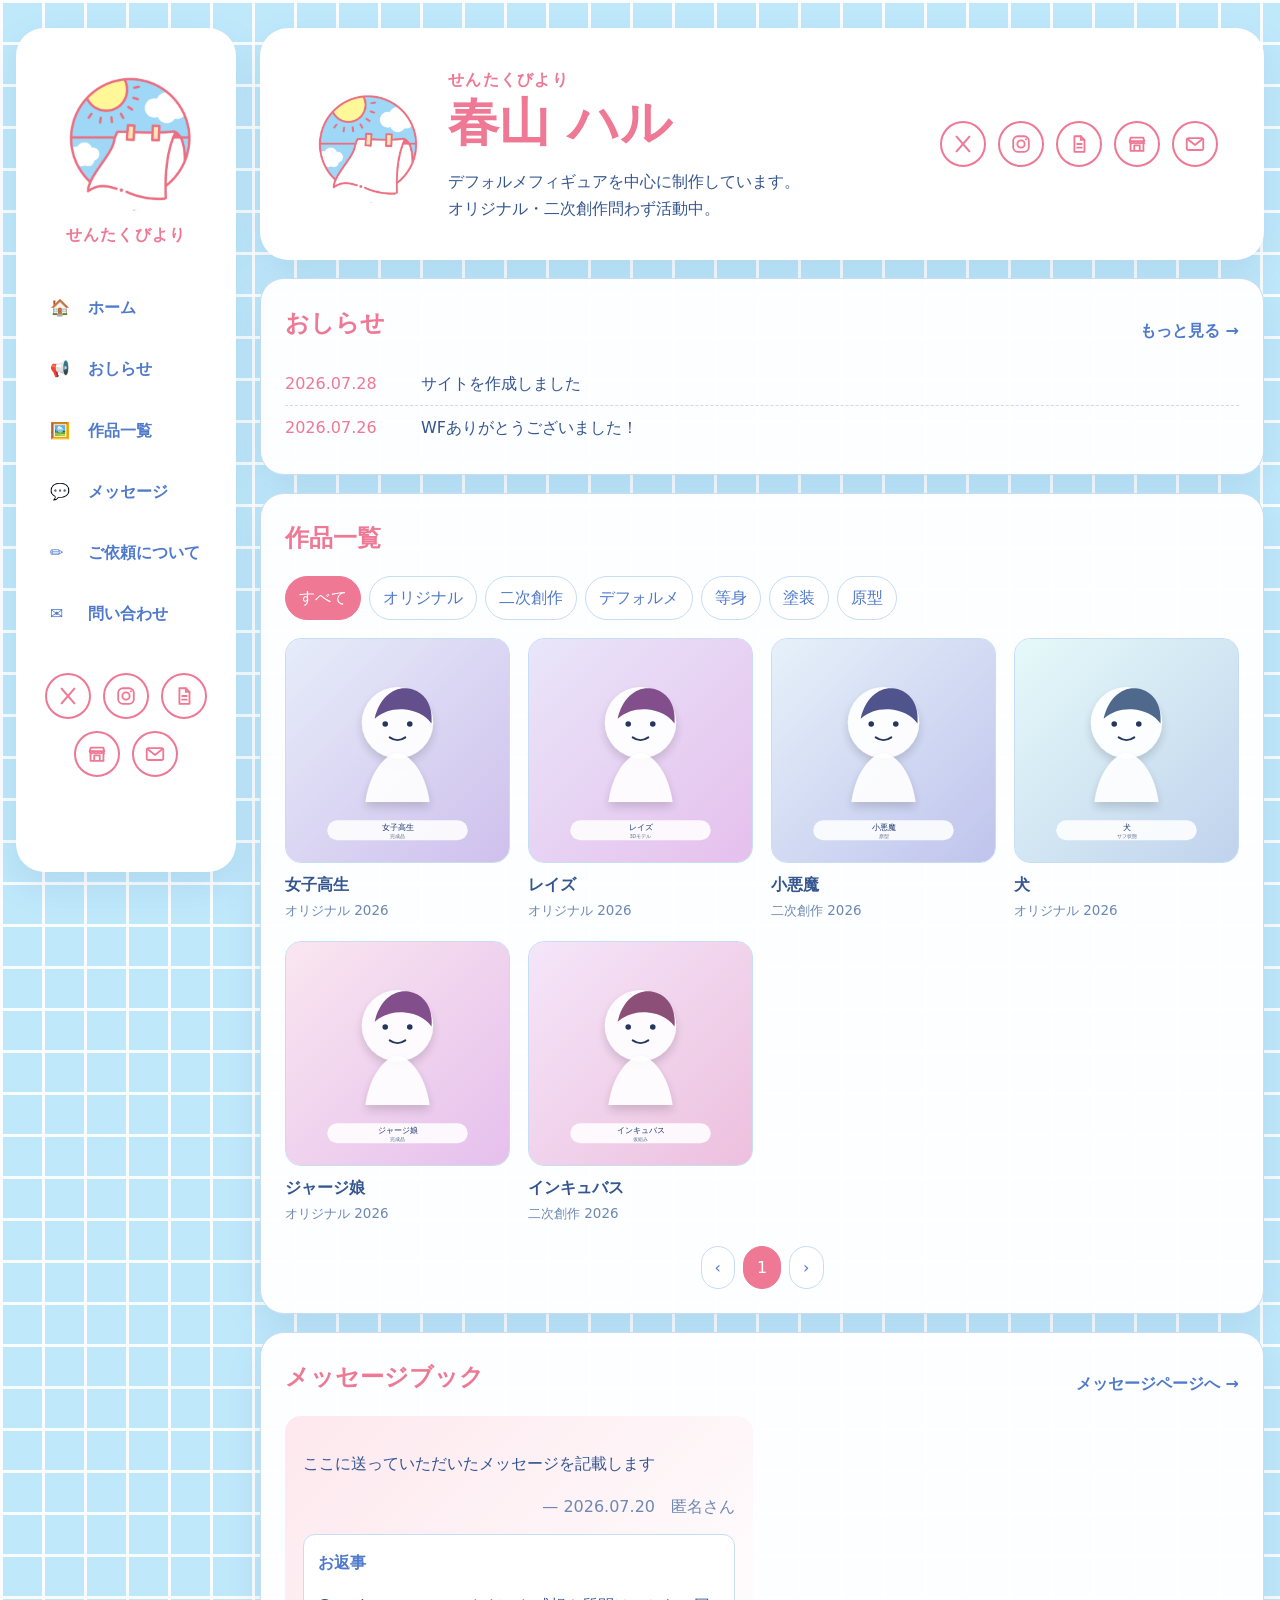
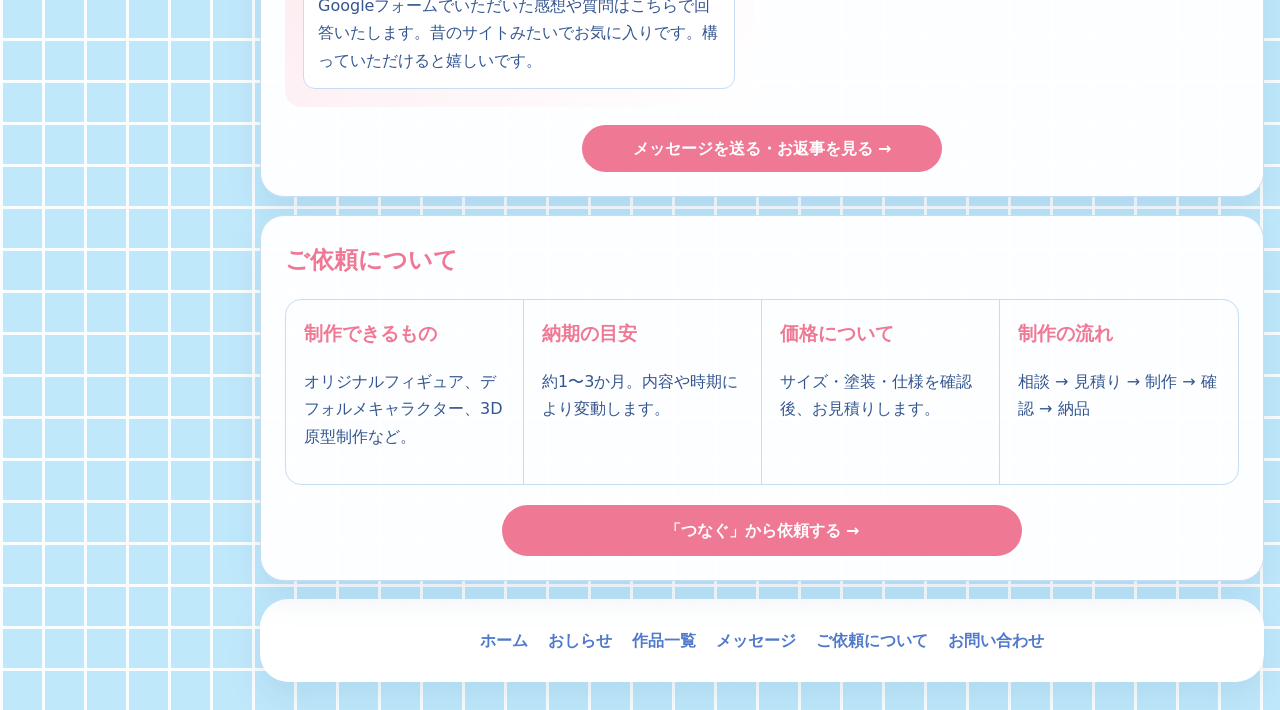
==== index.html @ 3eeeae97 "Add files via upload" ====
<!doctype html>
<html lang="ja">
<head>
  <meta charset="utf-8">
  <meta name="viewport" content="width=device-width, initial-scale=1">
  <title>せんたくびより｜春山 ハル</title>
  <meta name="description" content="デフォルメフィギュアを中心に制作する春山ハルのポートフォリオサイトです。">
  <link rel="stylesheet" href="styles.css?v=9">
</head>
<body>
  <a class="skip-link" href="#main">本文へ移動</a>

  <div class="site-shell">
    
    <aside class="sidebar scallop-panel">
      <a class="brand-block" href="index.html">
        <img src="assets/brand-logo.png" alt="せんたくびよりのロゴ">
        <span class="brand-name">せんたくびより</span>
      </a>

      <nav class="side-nav" aria-label="メインメニュー">

        <a class="nav-home" href="index.html">🏠 <span>ホーム</span></a>

        <a class="nav-news" href="index.html#news-title">📢 <span>おしらせ</span></a>

        <a class="nav-works" href="index.html#works-title">🖼️ <span>作品一覧</span></a>

        <a class="nav-guestbook" href="index.html#guestbook-title">💬 <span>メッセージ</span></a>

        <a class="nav-commission" href="index.html#commission">✏️ <span>ご依頼について</span></a>

        <a class="nav-contact" href="mailto:sentakubiyori01@gmail.com">✉️ <span>問い合わせ</span></a>

      </nav>

      <div class="sidebar-social icon-socials">

        <a class="icon-link" href="https://x.com/haruyama3333" aria-label="X" target="_blank" rel="noopener noreferrer" title="X"><svg viewBox="0 0 24 24" aria-hidden="true">
      <path d="M5 4l14 16M19 4L5 20" fill="none" stroke="currentColor" stroke-width="2.2" stroke-linecap="round"/>
    </svg></a>
        <a class="icon-link" href="https://www.instagram.com/haruyama_3333" aria-label="Instagram" target="_blank" rel="noopener noreferrer" title="Instagram"><svg viewBox="0 0 24 24" aria-hidden="true">
      <rect x="3.5" y="3.5" width="17" height="17" rx="5" fill="none" stroke="currentColor" stroke-width="2"/>
      <circle cx="12" cy="12" r="4" fill="none" stroke="currentColor" stroke-width="2"/>
      <circle cx="17.4" cy="6.8" r="1.1" fill="currentColor"/>
    </svg></a>
        <a class="icon-link" href="https://note.com/haruyama3333" aria-label="note" target="_blank" rel="noopener noreferrer" title="note"><svg viewBox="0 0 24 24" aria-hidden="true">
      <path d="M7 3.5h7l4 4V20.5H7z" fill="none" stroke="currentColor" stroke-width="2" stroke-linejoin="round"/>
      <path d="M14 3.5v4h4M10 12h5M10 16h5" fill="none" stroke="currentColor" stroke-width="2" stroke-linecap="round"/>
    </svg></a>
        <a class="icon-link" href="https://oigatuo.booth.pm/" aria-label="BOOTH" target="_blank" rel="noopener noreferrer" title="BOOTH"><svg viewBox="0 0 24 24" aria-hidden="true">
      <path d="M4 9h16l-1.2-4H5.2z" fill="none" stroke="currentColor" stroke-width="2" stroke-linejoin="round"/>
      <path d="M5 9v10.5h14V9M9 19.5v-6h6v6" fill="none" stroke="currentColor" stroke-width="2" stroke-linejoin="round"/>
      <path d="M4 9c0 1.3 1 2.3 2.3 2.3S8.7 10.3 8.7 9c0 1.3 1 2.3 2.3 2.3s2.3-1 2.3-2.3c0 1.3 1 2.3 2.3 2.3S18 10.3 18 9c0 1.3 1 2.3 2 2.3" fill="none" stroke="currentColor" stroke-width="1.7" stroke-linecap="round"/>
    </svg></a>
        <a class="icon-link" href="mailto:sentakubiyori01@gmail.com" aria-label="メール" title="メール"><svg viewBox="0 0 24 24" aria-hidden="true">
      <rect x="3" y="5.5" width="18" height="13" rx="2" fill="none" stroke="currentColor" stroke-width="2"/>
      <path d="M4.5 7l7.5 6 7.5-6" fill="none" stroke="currentColor" stroke-width="2" stroke-linecap="round" stroke-linejoin="round"/>
    </svg></a>
    
      </div>
    </aside>


    <div class="content-column">
      <header class="hero scallop-panel">
        <div class="hero-brand">
          <img src="assets/brand-logo.png" alt="" aria-hidden="true">
          <div>
            <p class="eyebrow">せんたくびより</p>
            <h1>春山 ハル</h1>
            <p>デフォルメフィギュアを中心に制作しています。<br>オリジナル・二次創作問わず活動中。</p>
          </div>
        </div>

        <nav class="hero-social icon-socials" aria-label="外部リンク">

        <a class="icon-link" href="https://x.com/haruyama3333" aria-label="X" target="_blank" rel="noopener noreferrer" title="X"><svg viewBox="0 0 24 24" aria-hidden="true">
      <path d="M5 4l14 16M19 4L5 20" fill="none" stroke="currentColor" stroke-width="2.2" stroke-linecap="round"/>
    </svg></a>
        <a class="icon-link" href="https://www.instagram.com/haruyama_3333" aria-label="Instagram" target="_blank" rel="noopener noreferrer" title="Instagram"><svg viewBox="0 0 24 24" aria-hidden="true">
      <rect x="3.5" y="3.5" width="17" height="17" rx="5" fill="none" stroke="currentColor" stroke-width="2"/>
      <circle cx="12" cy="12" r="4" fill="none" stroke="currentColor" stroke-width="2"/>
      <circle cx="17.4" cy="6.8" r="1.1" fill="currentColor"/>
    </svg></a>
        <a class="icon-link" href="https://note.com/haruyama3333" aria-label="note" target="_blank" rel="noopener noreferrer" title="note"><svg viewBox="0 0 24 24" aria-hidden="true">
      <path d="M7 3.5h7l4 4V20.5H7z" fill="none" stroke="currentColor" stroke-width="2" stroke-linejoin="round"/>
      <path d="M14 3.5v4h4M10 12h5M10 16h5" fill="none" stroke="currentColor" stroke-width="2" stroke-linecap="round"/>
    </svg></a>
        <a class="icon-link" href="https://oigatuo.booth.pm/" aria-label="BOOTH" target="_blank" rel="noopener noreferrer" title="BOOTH"><svg viewBox="0 0 24 24" aria-hidden="true">
      <path d="M4 9h16l-1.2-4H5.2z" fill="none" stroke="currentColor" stroke-width="2" stroke-linejoin="round"/>
      <path d="M5 9v10.5h14V9M9 19.5v-6h6v6" fill="none" stroke="currentColor" stroke-width="2" stroke-linejoin="round"/>
      <path d="M4 9c0 1.3 1 2.3 2.3 2.3S8.7 10.3 8.7 9c0 1.3 1 2.3 2.3 2.3s2.3-1 2.3-2.3c0 1.3 1 2.3 2.3 2.3S18 10.3 18 9c0 1.3 1 2.3 2 2.3" fill="none" stroke="currentColor" stroke-width="1.7" stroke-linecap="round"/>
    </svg></a>
        <a class="icon-link" href="mailto:sentakubiyori01@gmail.com" aria-label="メール" title="メール"><svg viewBox="0 0 24 24" aria-hidden="true">
      <rect x="3" y="5.5" width="18" height="13" rx="2" fill="none" stroke="currentColor" stroke-width="2"/>
      <path d="M4.5 7l7.5 6 7.5-6" fill="none" stroke="currentColor" stroke-width="2" stroke-linecap="round" stroke-linejoin="round"/>
    </svg></a>
    
        </nav>
      </header>

      <main id="main" class="main-stack">
        <section class="panel news-wide" aria-labelledby="news-title">
          <div class="section-heading">
            <div>
              <h2 id="news-title">おしらせ</h2>
            </div>
            <a class="text-link" href="news.html">もっと見る →</a>
          </div>
          <ul class="news-list" id="homeNewsList"><li>読み込み中です…</li></ul>
        </section>

        <section class="panel works-panel" aria-labelledby="works-title">
          <div class="section-heading">
            <div>
              <h2 id="works-title">作品一覧</h2>
            </div>
          </div>

          <div class="filter-row" role="group" aria-label="作品カテゴリ">
            <button class="filter-button is-active" type="button" data-filter="all">すべて</button>
            <button class="filter-button" type="button" data-filter="original">オリジナル</button>
            <button class="filter-button" type="button" data-filter="fanart">二次創作</button>
            <button class="filter-button" type="button" data-filter="deformed">デフォルメ</button>
            <button class="filter-button" type="button" data-filter="scale">等身</button>
            <button class="filter-button" type="button" data-filter="painted">塗装</button>
            <button class="filter-button" type="button" data-filter="prototype">原型</button>
          </div>

          <div class="works-grid" id="worksGrid"></div>
          <nav class="pagination" aria-label="作品一覧ページ">
            <button type="button" id="prevPage" aria-label="前のページ">‹</button>
            <div id="pageNumbers"></div>
            <button type="button" id="nextPage" aria-label="次のページ">›</button>
          </nav>
        </section>

        <section class="panel guestbook-wide" aria-labelledby="guestbook-title">
          <div class="section-heading">
            <div>
              <h2 id="guestbook-title">メッセージブック</h2>
            </div>
            <a class="text-link" href="guestbook.html">メッセージページへ →</a>
          </div>

          <div class="message-grid" id="homeGuestbookList"><p>読み込み中です…</p></div>

          <a class="message-cta" href="guestbook.html">メッセージを送る・お返事を見る →</a>
        </section>

        <section class="panel commission" id="commission" aria-labelledby="commission-title">
          <div class="section-heading">
            <div>
              <h2 id="commission-title">ご依頼について</h2>
            </div>
          </div>

          <div class="commission-grid">
            <article>
              <h3>制作できるもの</h3>
              <p>オリジナルフィギュア、デフォルメキャラクター、3D原型制作など。</p>
            </article>
            <article>
              <h3>納期の目安</h3>
              <p>約1〜3か月。内容や時期により変動します。</p>
            </article>
            <article>
              <h3>価格について</h3>
              <p>サイズ・塗装・仕様を確認後、お見積りします。</p>
            </article>
            <article>
              <h3>制作の流れ</h3>
              <p>相談 → 見積り → 制作 → 確認 → 納品</p>
            </article>
          </div>

          <a class="commission-cta" href="https://tsunagu.cloud/" target="_blank" rel="noopener noreferrer">
            「つなぐ」から依頼する →
          </a>
        </section>
      </main>

      <footer class="footer scallop-panel">
        <nav>
          <a href="index.html">ホーム</a>
          <a href="news.html">おしらせ</a>
          <a href="#works-title">作品一覧</a>
          <a href="guestbook.html">メッセージ</a>
          <a href="#commission">ご依頼について</a>
          <a href="mailto:sentakubiyori01@gmail.com">お問い合わせ</a>
        </nav>
      </footer>
    </div>
  </div>

  <dialog class="work-modal" id="workModal" aria-labelledby="modalTitle">
    <div class="modal-shell">
      <button class="modal-close" type="button" id="closeModal" aria-label="閉じる">×</button>

      <div class="modal-gallery">
        <div class="modal-main-image-wrap">
          <button class="carousel-arrow left" type="button" id="prevImage" aria-label="前の画像">‹</button>
          <img id="modalMainImage" src="" alt="">
          <button class="carousel-arrow right" type="button" id="nextImage" aria-label="次の画像">›</button>
        </div>
        <div class="thumbnail-row" id="thumbnailRow" aria-label="作品画像一覧"></div>
        <div class="image-indicators" id="imageIndicators" aria-label="画像位置"></div>
      </div>

      <div class="modal-copy">
        <div class="modal-title-row">
          <div>
              <h2 id="modalTitle"></h2>
          </div>
          <span class="tag" id="modalCategory"></span>
        </div>

        <p id="modalDescription"></p>

        <dl class="spec-list">
          <div><dt>全高</dt><dd id="modalHeight"></dd></div>
          <div><dt>素材</dt><dd id="modalMaterial"></dd></div>
          <div><dt>制作年</dt><dd id="modalYear"></dd></div>
        </dl>

        <h3>制作ログ</h3>
        <ol class="timeline" id="modalTimeline"></ol>
      </div>
    </div>
  </dialog>

  <script src="site.js" defer></script>
</body>
</html>
---- styles.css ----
:root {
  --sky: #bfe8fb;
  --pink: #ef7894;
  --pink-soft: #fde8ee;
  --blue: #4f79cb;
  --blue-soft: #edf4ff;
  --ink: #34558f;
  --muted: #6e88b2;
  --line: #c6ddf4;
  --white: #fff;
  --shadow: 0 14px 35px rgba(69, 116, 166, .13);
  --radius: 24px;
}

* { box-sizing: border-box; }
html { scroll-behavior: smooth; }
body {
  margin: 0;
  color: var(--ink);
  font-family: "Hiragino Maru Gothic ProN", "Yu Gothic", system-ui, sans-serif;
  line-height: 1.7;
  background-color: var(--sky);
  background-image:
    linear-gradient(rgba(255,255,255,.92) 3px, transparent 3px),
    linear-gradient(90deg, rgba(255,255,255,.92) 3px, transparent 3px);
  background-size: 42px 42px;
}

a { color: inherit; }
img { display: block; max-width: 100%; }
button, a { font: inherit; }
button { cursor: pointer; }

.skip-link {
  position: fixed;
  top: -80px;
  left: 16px;
  z-index: 100;
  padding: 10px 14px;
  color: white;
  background: var(--ink);
  border-radius: 10px;
}
.skip-link:focus { top: 16px; }

.site-shell {
  width: min(1480px, calc(100% - 32px));
  margin: 28px auto;
  display: grid;
  grid-template-columns: 220px minmax(0, 1fr);
  gap: 24px;
}

.scallop-panel {
  background:
    radial-gradient(circle at 18px 0, transparent 17px, white 18px) top left / 36px 22px repeat-x,
    radial-gradient(circle at 18px 100%, transparent 17px, white 18px) bottom left / 36px 22px repeat-x,
    white;
  border-radius: 28px;
  box-shadow: var(--shadow);
}

.sidebar {
  min-height: calc(100vh - 56px);
  padding: 38px 20px 28px;
  position: sticky;
  top: 28px;
  align-self: start;
}

.brand-block {
  display: grid;
  justify-items: center;
  gap: 10px;
  text-decoration: none;
}
.brand-block img {
  width: 145px;
  aspect-ratio: 1;
  object-fit: cover;
  border-radius: 50%;
}
.brand-name {
  color: var(--pink);
  font-weight: 800;
  letter-spacing: .08em;
}

.side-nav {
  display: grid;
  gap: 10px;
  margin: 34px 0;
}
.side-nav a {
  display: grid;
  grid-template-columns: 28px 1fr;
  align-items: center;
  gap: 10px;
  padding: 12px 14px;
  color: var(--blue);
  text-decoration: none;
  font-weight: 700;
  border-radius: 14px;
}
.side-nav a:hover,
.side-nav a.is-current {
  color: var(--pink);
  background: linear-gradient(90deg, var(--pink-soft), #fff);
}

.sidebar-social {
  display: grid;
  gap: 10px;
  justify-items: center;
  margin-top: 30px;
}
.sidebar-social a {
  color: var(--pink);
  text-decoration: none;
  font-size: .9rem;
}

.content-column { min-width: 0; }

.hero {
  padding: 38px 46px;
  display: flex;
  align-items: center;
  justify-content: space-between;
  gap: 28px;
}
.hero-brand {
  display: flex;
  align-items: center;
  gap: 24px;
}
.hero-brand img {
  width: 118px;
  aspect-ratio: 1;
  object-fit: cover;
  border-radius: 50%;
}
.eyebrow,
.section-kicker {
  margin: 0 0 6px;
  color: var(--pink);
  font-weight: 800;
  letter-spacing: .08em;
}
.hero h1 {
  margin: 0;
  color: var(--pink);
  font-size: clamp(2rem, 4vw, 3.5rem);
  line-height: 1.15;
}
.hero p { margin-bottom: 0; }

.hero-social {
  display: flex;
  gap: 12px;
  flex-wrap: wrap;
}
.hero-social a {
  width: 44px;
  height: 44px;
  display: grid;
  place-items: center;
  color: var(--pink);
  text-decoration: none;
  font-weight: 800;
  border: 2px solid var(--pink);
  border-radius: 50%;
  background: white;
}
.hero-social a:hover {
  color: white;
  background: var(--pink);
}

.main-stack {
  display: grid;
  gap: 18px;
  margin-top: 18px;
}
.panel {
  padding: 24px;
  background: rgba(255,255,255,.96);
  border: 1px solid var(--line);
  border-radius: var(--radius);
  box-shadow: var(--shadow);
}
.panel h2 {
  margin: 0;
  color: var(--pink);
}

.section-heading {
  display: flex;
  justify-content: space-between;
  align-items: end;
  gap: 18px;
  margin-bottom: 18px;
}
.text-link {
  color: var(--blue);
  text-decoration: none;
  font-weight: 700;
}

.news-list {
  list-style: none;
  margin: 0;
  padding: 0;
}
.news-list li {
  display: grid;
  grid-template-columns: 120px 1fr;
  gap: 16px;
  padding: 8px 0;
  border-bottom: 1px dashed var(--line);
}
.news-list li:last-child { border-bottom: 0; }
.news-list time {
  color: var(--pink);
  font-variant-numeric: tabular-nums;
}

.filter-row {
  display: flex;
  flex-wrap: wrap;
  gap: 8px;
  margin-bottom: 18px;
}
.filter-button,
.pagination button {
  padding: 7px 13px;
  color: var(--blue);
  background: white;
  border: 1px solid var(--line);
  border-radius: 999px;
}
.filter-button.is-active,
.pagination button.is-current {
  color: white;
  background: var(--pink);
  border-color: var(--pink);
}

.works-grid {
  display: grid;
  grid-template-columns: repeat(4, minmax(0, 1fr));
  gap: 18px;
}
.work-card {
  padding: 0;
  color: inherit;
  text-align: left;
  background: transparent;
  border: 0;
}
.work-card img {
  width: 100%;
  aspect-ratio: 1;
  object-fit: cover;
  background: var(--blue-soft);
  border: 1px solid var(--line);
  border-radius: 16px;
}
.work-card h3 {
  margin: 8px 0 2px;
  font-size: 1rem;
}
.work-card .meta {
  color: var(--muted);
  font-size: .84rem;
}

.pagination {
  display: flex;
  justify-content: center;
  align-items: center;
  gap: 8px;
  margin-top: 20px;
}
.pagination div {
  display: flex;
  gap: 6px;
}

.message-grid {
  display: grid;
  grid-template-columns: repeat(2, minmax(0,1fr));
  gap: 18px;
}
.message-grid article {
  padding: 18px;
  background: linear-gradient(135deg, var(--pink-soft), white);
  border-radius: 16px;
}
.message-grid footer {
  color: var(--muted);
  text-align: right;
}
.reply-box {
  margin-top: 14px;
  padding: 14px;
  background: white;
  border: 1px solid var(--line);
  border-radius: 12px;
}
.reply-box strong {
  color: var(--blue);
}
.reply-box p {
  margin-bottom: 0;
}
.message-cta {
  display: flex;
  justify-content: center;
  width: min(360px, 100%);
  margin: 18px auto 0;
  padding: 10px 16px;
  color: white;
  text-decoration: none;
  font-weight: 800;
  background: var(--pink);
  border-radius: 999px;
}

.commission-grid {
  display: grid;
  grid-template-columns: repeat(4, minmax(0,1fr));
  overflow: hidden;
  border: 1px solid var(--line);
  border-radius: 16px;
}
.commission-grid article {
  padding: 18px;
  border-right: 1px solid var(--line);
}
.commission-grid article:last-child { border-right: 0; }
.commission-grid h3 {
  margin-top: 0;
  color: var(--pink);
}
.commission-cta {
  display: flex;
  justify-content: center;
  width: min(520px, 100%);
  margin: 20px auto 0;
  padding: 12px 18px;
  color: white;
  text-decoration: none;
  font-weight: 800;
  background: var(--pink);
  border-radius: 999px;
}

.footer {
  margin-top: 18px;
  padding: 28px;
}
.footer nav {
  display: flex;
  justify-content: center;
  gap: 20px;
  flex-wrap: wrap;
}
.footer a {
  color: var(--blue);
  text-decoration: none;
  font-weight: 700;
}

/* Modal */
.work-modal {
  width: min(980px, calc(100% - 28px));
  max-height: calc(100dvh - 28px);
  padding: 0;
  border: 0;
  border-radius: 24px;
  box-shadow: 0 24px 80px rgba(13,29,64,.35);
}
.work-modal::backdrop {
  background: rgba(62,87,131,.55);
  backdrop-filter: blur(5px);
}
.modal-shell {
  position: relative;
  display: grid;
  grid-template-columns: 1.15fr .85fr;
  gap: 26px;
  max-height: calc(100dvh - 28px);
  padding: 28px;
  overflow: auto;
  background: white;
}
.modal-close {
  position: absolute;
  top: 12px;
  right: 14px;
  z-index: 2;
  width: 42px;
  height: 42px;
  color: white;
  font-size: 1.5rem;
  background: var(--pink);
  border: 0;
  border-radius: 50%;
}
.modal-main-image-wrap { position: relative; }
.modal-main-image-wrap img {
  width: 100%;
  aspect-ratio: 1;
  object-fit: cover;
  border: 1px solid var(--line);
  border-radius: 18px;
}
.carousel-arrow {
  position: absolute;
  top: 50%;
  width: 40px;
  height: 40px;
  color: var(--pink);
  font-size: 1.6rem;
  background: rgba(255,255,255,.9);
  border: 0;
  border-radius: 50%;
  translate: 0 -50%;
}
.carousel-arrow.left { left: 12px; }
.carousel-arrow.right { right: 12px; }

.thumbnail-row {
  display: grid;
  grid-template-columns: repeat(6, 1fr);
  gap: 8px;
  margin-top: 10px;
}
.thumbnail-row button {
  padding: 0;
  background: transparent;
  border: 2px solid transparent;
  border-radius: 10px;
}
.thumbnail-row button.is-active { border-color: var(--pink); }
.thumbnail-row img {
  aspect-ratio: 1;
  object-fit: cover;
  border-radius: 8px;
}
.image-indicators {
  display: flex;
  justify-content: center;
  gap: 7px;
  margin-top: 10px;
}
.image-indicators span {
  width: 8px;
  height: 8px;
  background: #cbdcf0;
  border-radius: 50%;
}
.image-indicators span.is-active { background: var(--pink); }

.modal-title-row {
  display: flex;
  justify-content: space-between;
  align-items: start;
  gap: 16px;
}
.modal-copy h2 { color: var(--pink); }
.tag {
  padding: 6px 11px;
  color: var(--pink);
  background: var(--pink-soft);
  border-radius: 999px;
}
.spec-list {
  display: grid;
  gap: 7px;
}
.spec-list div {
  display: grid;
  grid-template-columns: 70px 1fr;
  padding: 6px 0;
  border-bottom: 1px dashed var(--line);
}
.spec-list dd { margin: 0; }
.timeline { padding-left: 1.2rem; }
.timeline time {
  margin-right: 10px;
  color: var(--muted);
}

/* Sub pages */
.subpage-header,
.page-hero,
.archive-entry,
.guestbook-layout .panel,
.site-footer {
  background: rgba(255,255,255,.96);
  border: 1px solid var(--line);
  border-radius: var(--radius);
  box-shadow: var(--shadow);
}
.subpage-header {
  width: min(1100px, calc(100% - 32px));
  margin: 28px auto 14px;
  padding: 18px 24px;
  display: flex;
  justify-content: space-between;
}
.subpage-header a {
  text-decoration: none;
  font-weight: 700;
}
main.container,
.site-footer.container {
  width: min(1100px, calc(100% - 32px));
  margin-inline: auto;
}
.page-hero {
  padding: 28px;
  margin-bottom: 16px;
}
.archive-list {
  display: grid;
  gap: 16px;
}
.archive-entry { padding: 24px; }
.archive-entry header {
  display: flex;
  justify-content: space-between;
  gap: 16px;
}
.archive-entry h2 { color: var(--pink); }
.archive-entry img {
  width: min(360px,100%);
  aspect-ratio:1;
  object-fit:cover;
  border-radius:16px;
}
.guestbook-layout {
  display:grid;
  grid-template-columns:.9fr 1.1fr;
  gap:16px;
}
.guestbook-layout .panel { padding:24px; }
.message-form label {
  display:grid;
  gap:6px;
  margin-bottom:14px;
  font-weight:700;
}
.message-form input,
.message-form textarea {
  width:100%;
  padding:12px;
  border:1px solid var(--line);
  border-radius:12px;
}
.message-form textarea { min-height:150px; }
.submit-button {
  padding:11px 18px;
  color:white;
  background:var(--pink);
  border:0;
  border-radius:999px;
}
.notice-box {
  margin-top:14px;
  padding:12px;
  background:var(--pink-soft);
  border-radius:12px;
}
.guestbook-list {
  display:grid;
  gap:14px;
}
.guestbook-entry {
  overflow:hidden;
  border:1px solid var(--line);
  border-radius:16px;
}
.guestbook-message,
.guestbook-reply { padding:18px; }
.guestbook-reply { background:var(--pink-soft); }
.site-footer.container {
  margin-top:16px;
  margin-bottom:28px;
  padding:18px 22px;
}

@media (max-width: 1100px) {
  .site-shell { grid-template-columns: 200px minmax(0,1fr); }
  .works-grid { grid-template-columns: repeat(3, minmax(0,1fr)); }
}

@media (max-width: 860px) {
  .site-shell { display: block; }
  .sidebar {
    min-height: auto;
    position: static;
    margin-bottom: 18px;
  }
  .brand-block {
    grid-template-columns: 74px 1fr;
    justify-items: start;
    align-items: center;
  }
  .brand-block img { width: 74px; }
  .side-nav {
    grid-template-columns: repeat(3,1fr);
    margin: 20px 0;
  }
  .side-nav a {
    grid-template-columns: 1fr;
    text-align: center;
  }
  .hero {
    align-items: flex-start;
  }
  .message-grid,
  .guestbook-layout {
    grid-template-columns: 1fr;
  }
}

@media (max-width: 620px) {
  .site-shell {
    width: min(100% - 16px, 1480px);
    margin: 10px auto;
  }
  .sidebar,
  .hero,
  .panel {
    padding: 18px;
  }
  .side-nav {
    grid-template-columns: repeat(2,1fr);
  }
  .hero {
    display: grid;
  }
  .hero-brand img {
    width: 82px;
  }
  .hero-social {
    justify-content: flex-start;
  }
  .works-grid {
    grid-template-columns: repeat(2, minmax(0,1fr));
  }
  .commission-grid {
    grid-template-columns: 1fr;
  }
  .commission-grid article {
    border-right: 0;
    border-bottom: 1px solid var(--line);
  }
  .modal-shell {
    grid-template-columns: 1fr;
    padding: 18px;
  }
  .thumbnail-row {
    grid-template-columns: repeat(3,1fr);
  }
}


/* v3: subpage common shell and stronger responsive behavior */
.subpage-hero {
  padding: 34px 42px;
}
.subpage-hero h1 {
  margin: 0;
  color: var(--pink);
  font-size: clamp(2rem, 5vw, 3.4rem);
}
.subpage-hero p {
  margin: 8px 0 0;
}
.subpage-main {
  display: grid;
  gap: 18px;
  margin-top: 18px;
}
.archive-list {
  display: grid;
  gap: 18px;
}
.archive-entry {
  padding: 24px;
  background: rgba(255,255,255,.96);
  border: 1px solid var(--line);
  border-radius: var(--radius);
  box-shadow: var(--shadow);
}
.archive-entry header {
  display: flex;
  justify-content: space-between;
  align-items: baseline;
  gap: 16px;
}
.archive-entry h2 {
  margin: 0;
  color: var(--pink);
}
.archive-entry time {
  color: var(--muted);
  font-variant-numeric: tabular-nums;
}
.archive-entry img {
  width: min(420px, 100%);
  aspect-ratio: 1;
  object-fit: cover;
  margin: 18px 0;
  border-radius: 16px;
  border: 1px solid var(--line);
}
.entry-meta {
  color: var(--muted);
  font-size: .9rem;
}

@media (max-width: 860px) {
  .site-shell {
    width: min(100% - 20px, 1480px);
    display: block;
    margin: 10px auto 24px;
  }

  .sidebar {
    min-height: auto;
    position: static;
    top: auto;
    margin-bottom: 16px;
    padding: 18px;
  }

  .brand-block {
    grid-template-columns: 64px 1fr;
    justify-items: start;
    align-items: center;
  }

  .brand-block img {
    width: 64px;
  }

  .side-nav {
    grid-template-columns: repeat(3, minmax(0, 1fr));
    gap: 8px;
    margin: 18px 0;
  }

  .side-nav a {
    grid-template-columns: 1fr;
    justify-items: center;
    min-width: 0;
    padding: 10px 6px;
    text-align: center;
    font-size: .9rem;
  }

  .sidebar-social {
    display: flex;
    justify-content: center;
    flex-wrap: wrap;
  }

  .hero,
  .subpage-hero {
    padding: 24px;
  }

  .hero {
    display: grid;
    gap: 18px;
  }

  .works-grid {
    grid-template-columns: repeat(3, minmax(0,1fr));
  }

  .message-grid,
  .guestbook-layout {
    grid-template-columns: 1fr;
  }

  .commission-grid {
    grid-template-columns: repeat(2, minmax(0,1fr));
  }
}

@media (max-width: 620px) {
  body {
    background-size: 28px 28px;
  }

  .site-shell {
    width: min(100% - 12px, 1480px);
    margin-top: 6px;
  }

  .sidebar,
  .hero,
  .subpage-hero,
  .panel,
  .archive-entry {
    padding: 16px;
    border-radius: 18px;
  }

  .brand-block {
    grid-template-columns: 52px 1fr;
  }

  .brand-block img {
    width: 52px;
  }

  .side-nav {
    grid-template-columns: repeat(2, minmax(0,1fr));
  }

  .side-nav a {
    font-size: .84rem;
    line-height: 1.35;
  }

  .hero-brand {
    align-items: flex-start;
    gap: 14px;
  }

  .hero-brand img {
    width: 72px;
    flex: 0 0 72px;
  }

  .hero h1 {
    font-size: 1.9rem;
  }

  .hero-social a {
    width: 40px;
    height: 40px;
  }

  .section-heading,
  .archive-entry header {
    display: grid;
    gap: 6px;
    align-items: start;
  }

  .news-list li {
    grid-template-columns: 1fr;
    gap: 0;
  }

  .works-grid {
    grid-template-columns: repeat(2, minmax(0,1fr));
    gap: 12px;
  }

  .work-card h3 {
    font-size: .9rem;
  }

  .message-grid {
    grid-template-columns: 1fr;
  }

  .commission-grid {
    grid-template-columns: 1fr;
  }

  .commission-grid article {
    border-right: 0;
    border-bottom: 1px solid var(--line);
  }

  .commission-grid article:last-child {
    border-bottom: 0;
  }

  .footer {
    padding: 18px 14px;
  }

  .footer nav {
    gap: 10px 14px;
  }

  .footer a {
    font-size: .86rem;
  }

  .modal-shell {
    grid-template-columns: 1fr;
    padding: 14px;
  }

  .thumbnail-row {
    grid-template-columns: repeat(3, 1fr);
  }
}


.form-status {
  min-height: 1.5em;
  margin: 12px 0 0;
  color: var(--blue);
  font-weight: 700;
}
.load-error {
  padding: 16px;
  color: #9a3e55;
  background: var(--pink-soft);
  border: 1px solid var(--pink);
  border-radius: 12px;
}


.message-invite {
  align-self: start;
}

.message-invite p {
  margin: 0 0 14px;
}

.google-form-button {
  display: flex;
  justify-content: center;
  align-items: center;
  width: min(420px, 100%);
  margin: 22px auto 0;
  padding: 13px 18px;
  color: white;
  text-decoration: none;
  font-weight: 800;
  background: var(--pink);
  border-radius: 999px;
  transition: transform .2s ease, opacity .2s ease;
}

.google-form-button:hover,
.google-form-button:focus-visible {
  transform: translateY(-2px);
  opacity: .92;
}

@media (max-width: 620px) {
  .google-form-button {
    width: 100%;
  }
}


/* v6: メッセージ送信を上段、お返事一覧を下段へ */
.guestbook-stack {
  display: grid;
  gap: 18px;
}

.guestbook-stack > .panel {
  width: 100%;
}

.message-invite {
  align-self: auto;
}

.guestbook-pagination {
  display: flex;
  justify-content: center;
  align-items: center;
  gap: 10px;
  margin-top: 22px;
}

.guestbook-pagination > div {
  display: flex;
  flex-wrap: wrap;
  justify-content: center;
  gap: 7px;
}

.guestbook-pagination button {
  min-width: 40px;
  min-height: 40px;
  padding: 7px 12px;
  color: var(--blue);
  background: white;
  border: 1px solid var(--line);
  border-radius: 999px;
}

.guestbook-pagination button:hover,
.guestbook-pagination button:focus-visible {
  color: var(--pink);
  border-color: var(--pink);
}

.guestbook-pagination button.is-current {
  color: white;
  background: var(--pink);
  border-color: var(--pink);
}

.guestbook-pagination button:disabled {
  opacity: .4;
  cursor: not-allowed;
}

@media (max-width: 620px) {
  .guestbook-pagination {
    gap: 6px;
  }

  .guestbook-pagination button {
    min-width: 36px;
    min-height: 36px;
    padding: 6px 10px;
  }
}


/* v7: SNSリンクをSVGアイコンへ変更 */
.icon-socials {
  display: flex;
  align-items: center;
  justify-content: center;
  flex-wrap: wrap;
  gap: 12px;
}

.icon-socials .icon-link {
  width: 46px;
  height: 46px;
  display: grid;
  place-items: center;
  padding: 0;
  color: var(--pink);
  background: white;
  border: 2px solid var(--pink);
  border-radius: 50%;
  text-decoration: none;
  transition:
    transform .18s ease,
    background-color .18s ease,
    color .18s ease,
    box-shadow .18s ease;
}

.icon-socials .icon-link svg {
  width: 22px;
  height: 22px;
  display: block;
}

.icon-socials .icon-link:hover,
.icon-socials .icon-link:focus-visible {
  color: white;
  background: var(--pink);
  transform: translateY(-3px) scale(1.06);
  box-shadow: 0 8px 18px rgba(239, 120, 148, .28);
}

.sidebar-social.icon-socials {
  margin-top: 30px;
}

.hero-social.icon-socials {
  justify-content: flex-end;
}

@media (max-width: 860px) {
  .hero-social.icon-socials {
    justify-content: flex-start;
  }
}

@media (max-width: 620px) {
  .icon-socials {
    gap: 9px;
  }

  .icon-socials .icon-link {
    width: 42px;
    height: 42px;
  }

  .icon-socials .icon-link svg {
    width: 20px;
    height: 20px;
  }
}


/* v8: 近況ページを10件ごとにページ切り替え */
.news-pagination {
  display: flex;
  justify-content: center;
  align-items: center;
  gap: 10px;
  margin-top: 22px;
}

.news-pagination > div {
  display: flex;
  flex-wrap: wrap;
  justify-content: center;
  gap: 7px;
}

.news-pagination button {
  min-width: 40px;
  min-height: 40px;
  padding: 7px 12px;
  color: var(--blue);
  background: white;
  border: 1px solid var(--line);
  border-radius: 999px;
}

.news-pagination button:hover,
.news-pagination button:focus-visible {
  color: var(--pink);
  border-color: var(--pink);
}

.news-pagination button.is-current {
  color: white;
  background: var(--pink);
  border-color: var(--pink);
}

.news-pagination button:disabled {
  opacity: .4;
  cursor: not-allowed;
}

@media (max-width: 620px) {
  .news-pagination {
    gap: 6px;
  }

  .news-pagination button {
    min-width: 36px;
    min-height: 36px;
    padding: 6px 10px;
  }
}
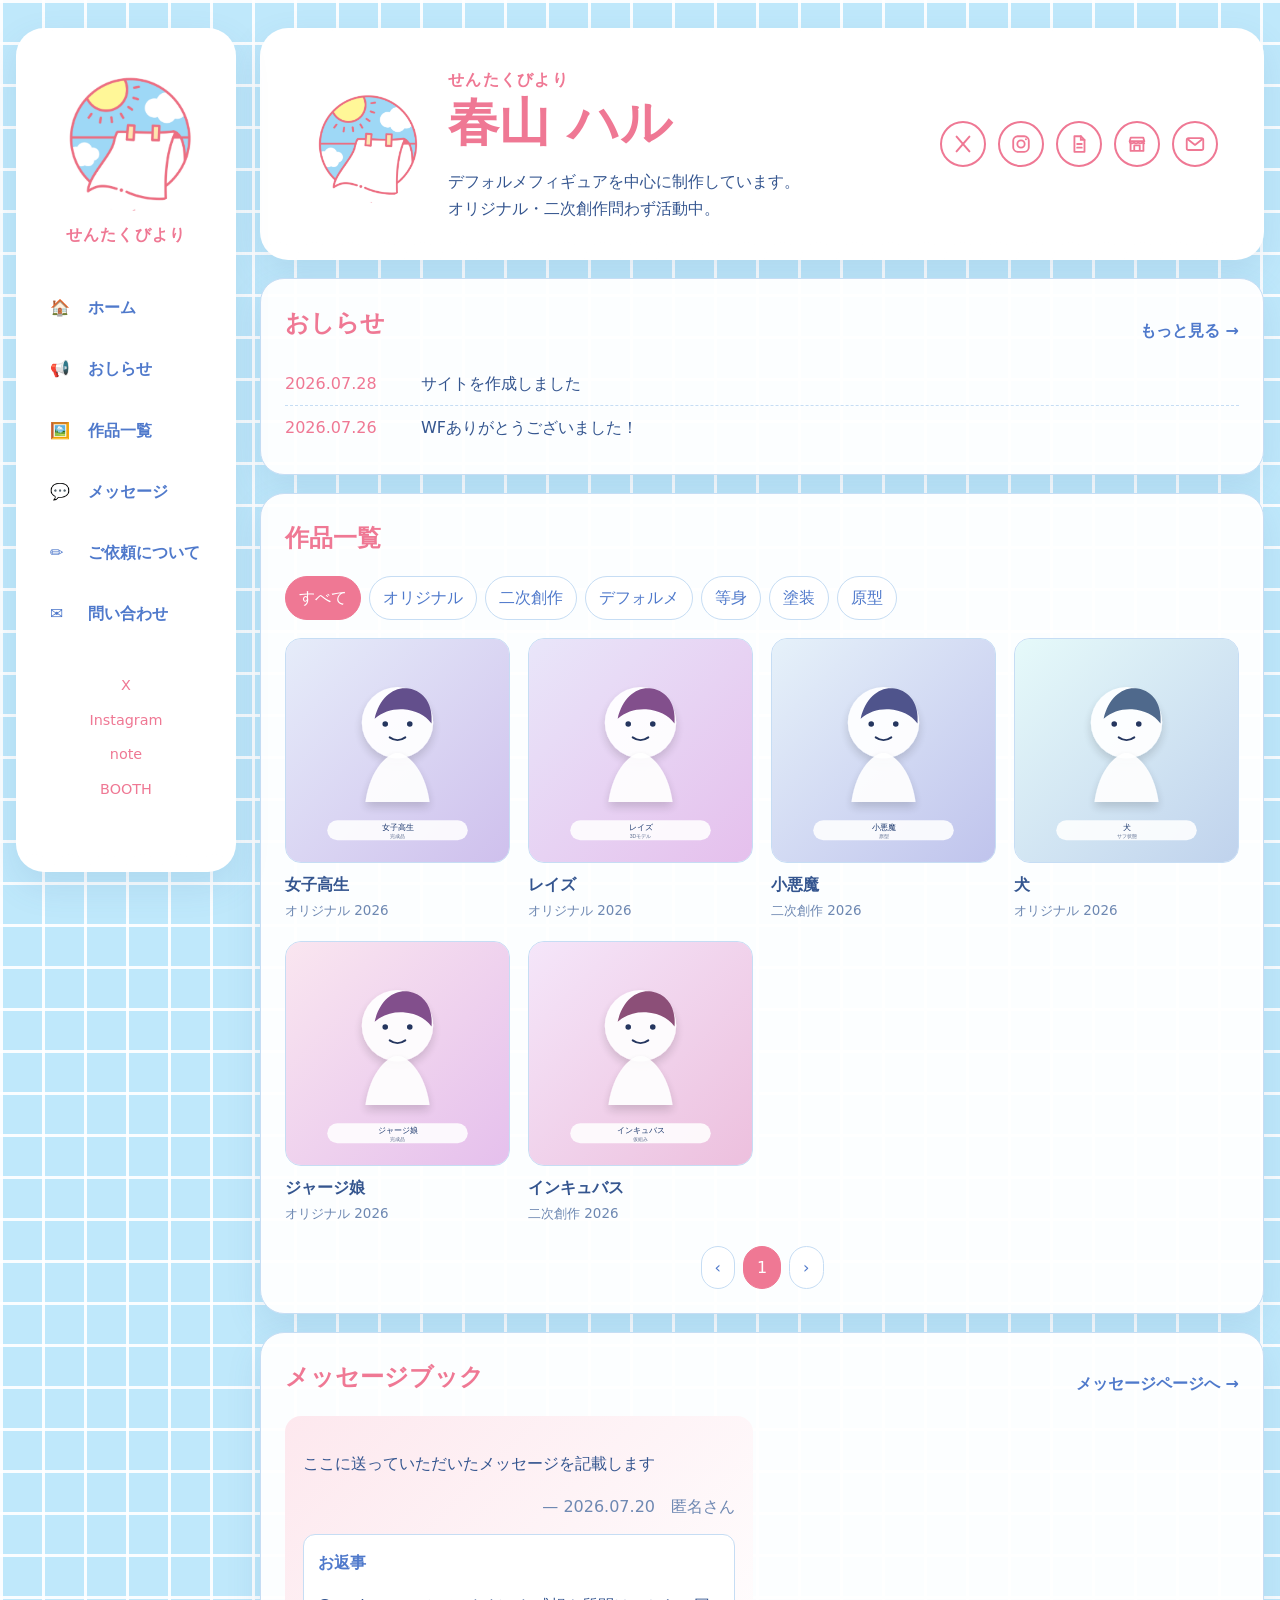
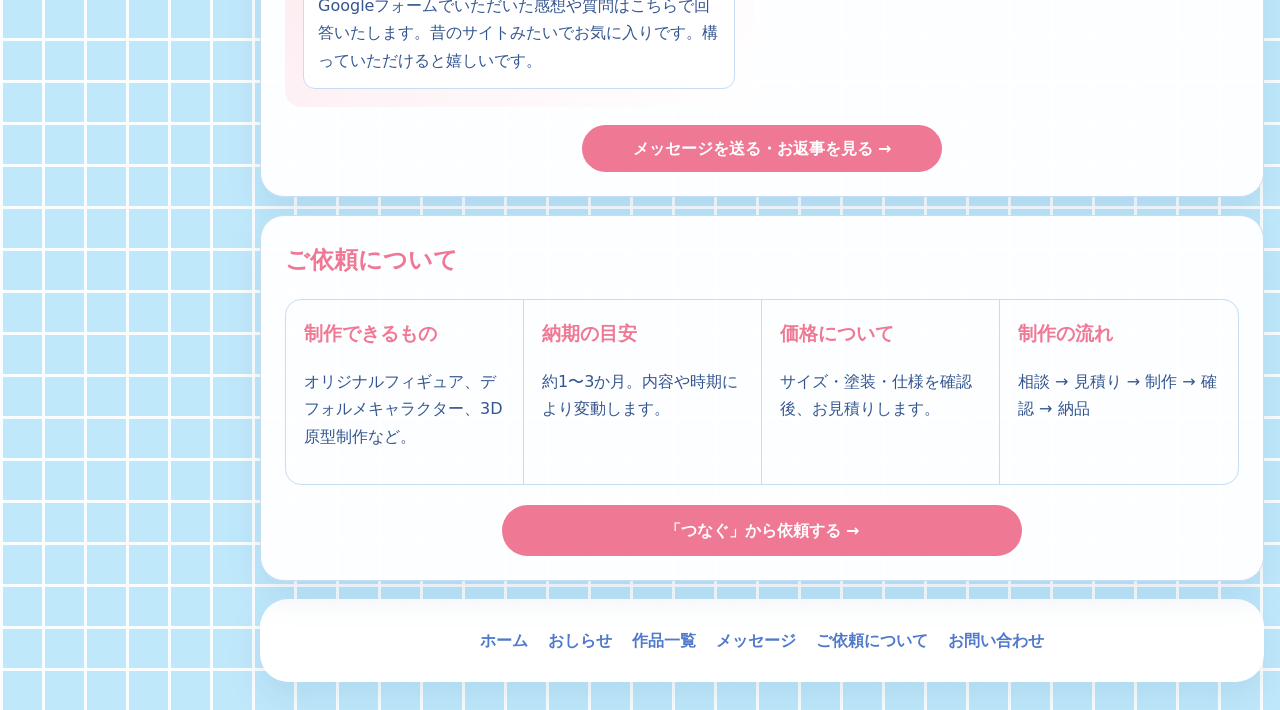
==== commit 1f33cc67: "Update index.html" ====
--- a/index.html
+++ b/index.html
@@ -34,30 +34,11 @@
 
       </nav>
 
-      <div class="sidebar-social icon-socials">
-
-        <a class="icon-link" href="https://x.com/haruyama3333" aria-label="X" target="_blank" rel="noopener noreferrer" title="X"><svg viewBox="0 0 24 24" aria-hidden="true">
-      <path d="M5 4l14 16M19 4L5 20" fill="none" stroke="currentColor" stroke-width="2.2" stroke-linecap="round"/>
-    </svg></a>
-        <a class="icon-link" href="https://www.instagram.com/haruyama_3333" aria-label="Instagram" target="_blank" rel="noopener noreferrer" title="Instagram"><svg viewBox="0 0 24 24" aria-hidden="true">
-      <rect x="3.5" y="3.5" width="17" height="17" rx="5" fill="none" stroke="currentColor" stroke-width="2"/>
-      <circle cx="12" cy="12" r="4" fill="none" stroke="currentColor" stroke-width="2"/>
-      <circle cx="17.4" cy="6.8" r="1.1" fill="currentColor"/>
-    </svg></a>
-        <a class="icon-link" href="https://note.com/haruyama3333" aria-label="note" target="_blank" rel="noopener noreferrer" title="note"><svg viewBox="0 0 24 24" aria-hidden="true">
-      <path d="M7 3.5h7l4 4V20.5H7z" fill="none" stroke="currentColor" stroke-width="2" stroke-linejoin="round"/>
-      <path d="M14 3.5v4h4M10 12h5M10 16h5" fill="none" stroke="currentColor" stroke-width="2" stroke-linecap="round"/>
-    </svg></a>
-        <a class="icon-link" href="https://oigatuo.booth.pm/" aria-label="BOOTH" target="_blank" rel="noopener noreferrer" title="BOOTH"><svg viewBox="0 0 24 24" aria-hidden="true">
-      <path d="M4 9h16l-1.2-4H5.2z" fill="none" stroke="currentColor" stroke-width="2" stroke-linejoin="round"/>
-      <path d="M5 9v10.5h14V9M9 19.5v-6h6v6" fill="none" stroke="currentColor" stroke-width="2" stroke-linejoin="round"/>
-      <path d="M4 9c0 1.3 1 2.3 2.3 2.3S8.7 10.3 8.7 9c0 1.3 1 2.3 2.3 2.3s2.3-1 2.3-2.3c0 1.3 1 2.3 2.3 2.3S18 10.3 18 9c0 1.3 1 2.3 2 2.3" fill="none" stroke="currentColor" stroke-width="1.7" stroke-linecap="round"/>
-    </svg></a>
-        <a class="icon-link" href="mailto:sentakubiyori01@gmail.com" aria-label="メール" title="メール"><svg viewBox="0 0 24 24" aria-hidden="true">
-      <rect x="3" y="5.5" width="18" height="13" rx="2" fill="none" stroke="currentColor" stroke-width="2"/>
-      <path d="M4.5 7l7.5 6 7.5-6" fill="none" stroke="currentColor" stroke-width="2" stroke-linecap="round" stroke-linejoin="round"/>
-    </svg></a>
-    
+      <div class="sidebar-social">
+        <a href="https://x.com/haruyama3333" aria-label="X">X</a>
+        <a href="https://www.instagram.com/haruyama_3333" aria-label="Instagram">Instagram</a>
+        <a href="https://note.com/haruyama3333" aria-label="note">note</a>
+        <a href="https://oigatuo.booth.pm/" aria-label="BOOTH">BOOTH</a>
       </div>
     </aside>
 
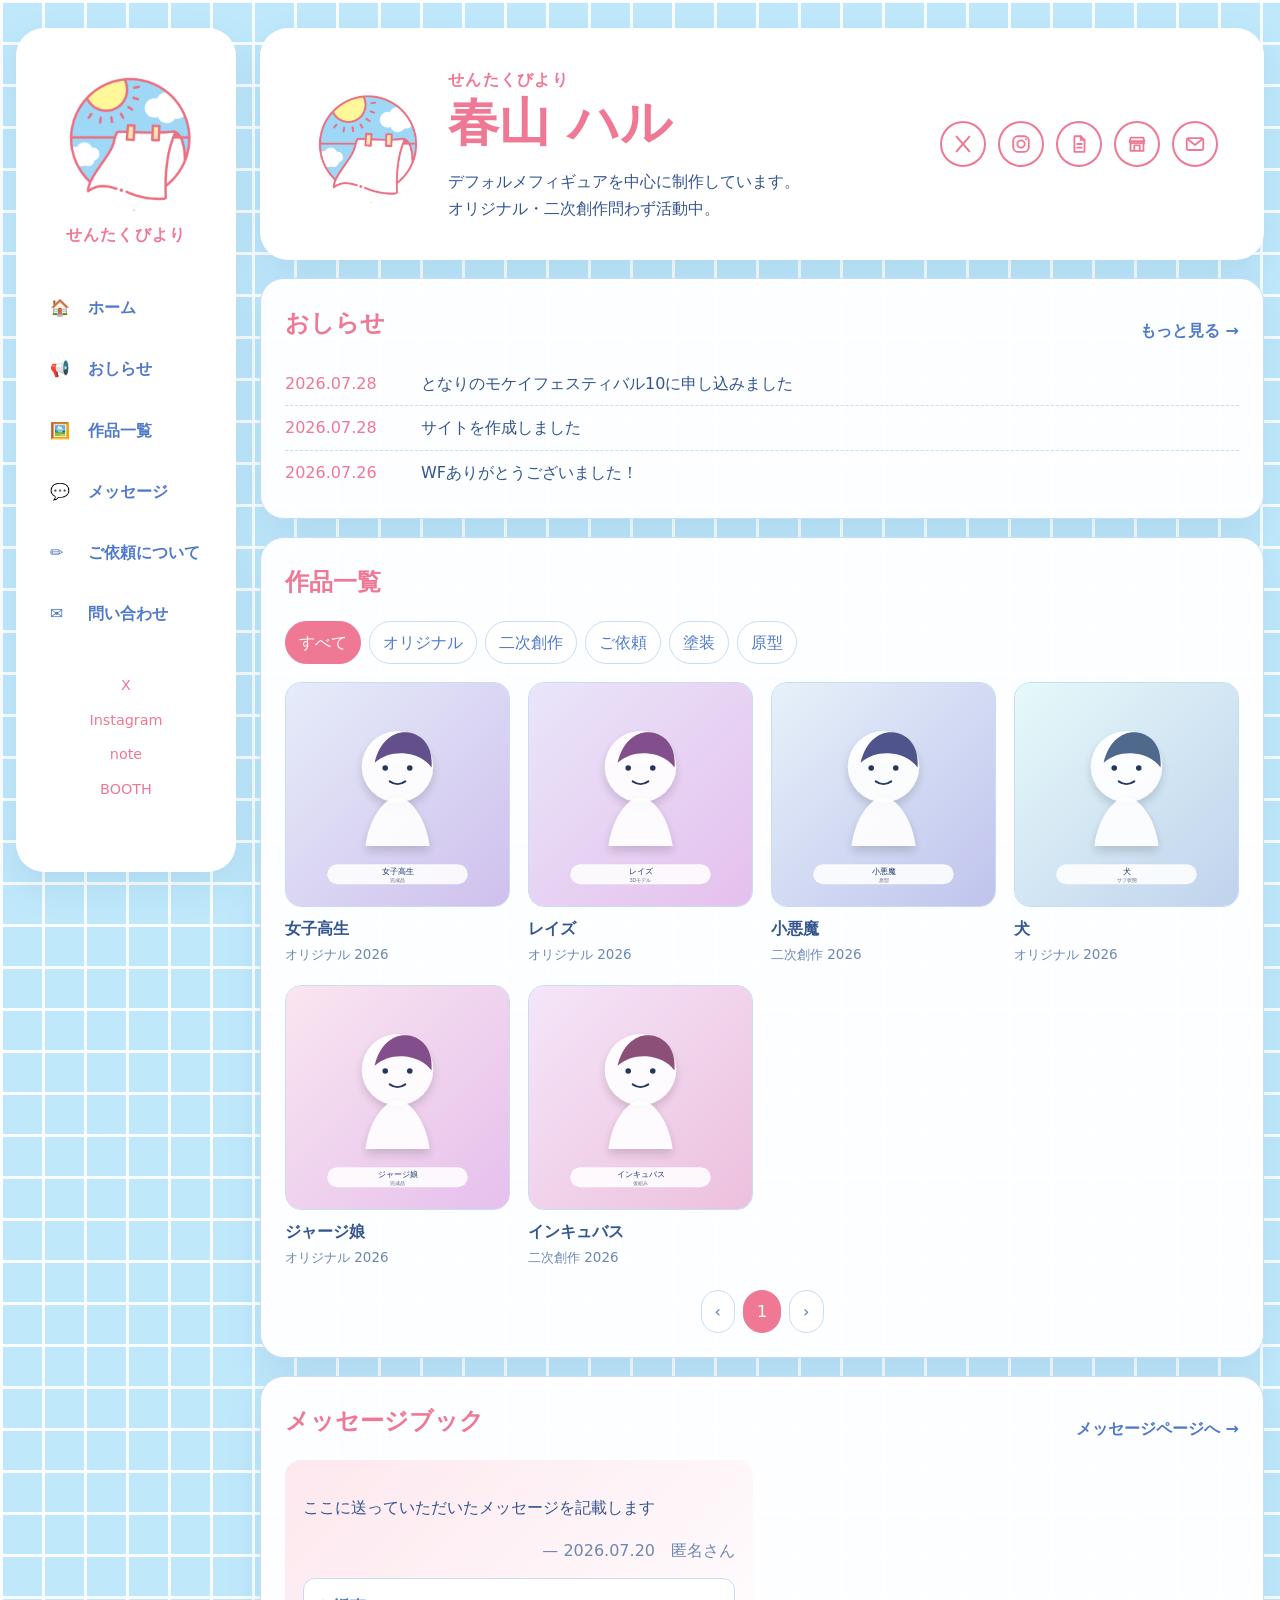
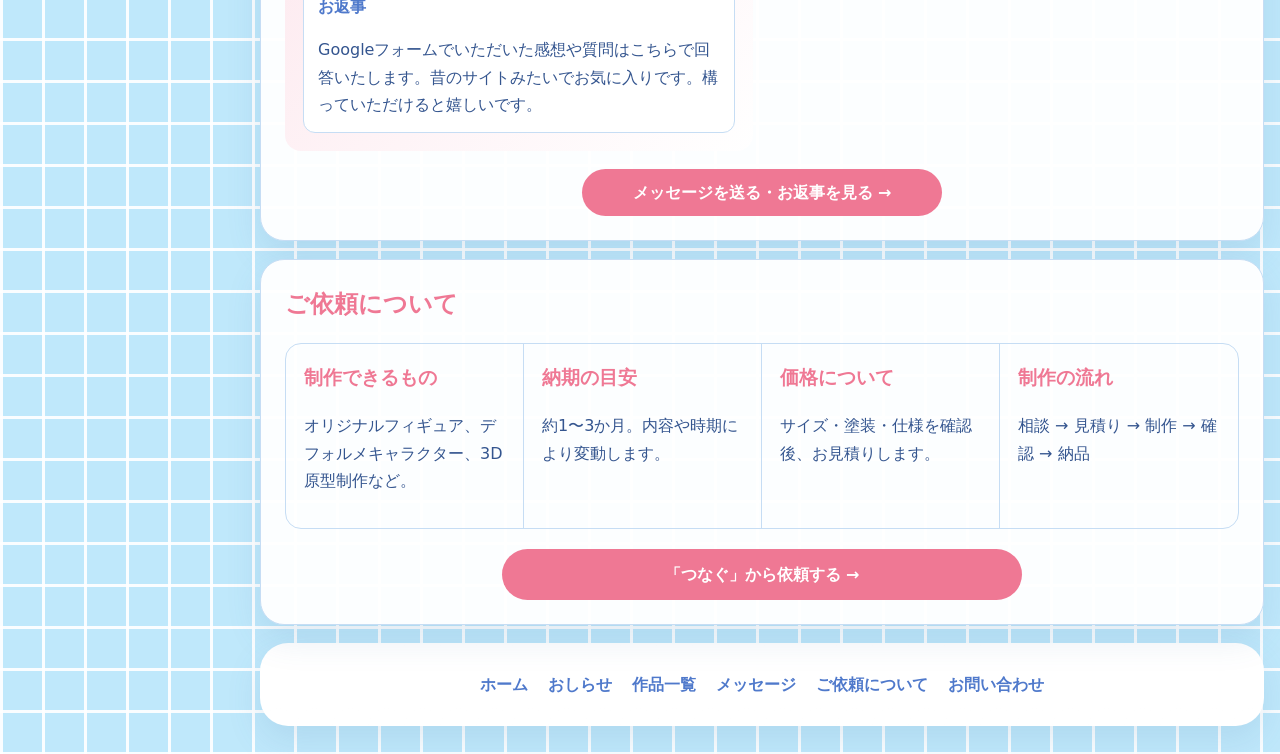
==== commit ee9786bf: "Update index.html" ====
--- a/index.html
+++ b/index.html
@@ -21,15 +21,10 @@
       <nav class="side-nav" aria-label="メインメニュー">
 
         <a class="nav-home" href="index.html">🏠 <span>ホーム</span></a>
-
         <a class="nav-news" href="index.html#news-title">📢 <span>おしらせ</span></a>
-
         <a class="nav-works" href="index.html#works-title">🖼️ <span>作品一覧</span></a>
-
         <a class="nav-guestbook" href="index.html#guestbook-title">💬 <span>メッセージ</span></a>
-
         <a class="nav-commission" href="index.html#commission">✏️ <span>ご依頼について</span></a>
-
         <a class="nav-contact" href="mailto:sentakubiyori01@gmail.com">✉️ <span>問い合わせ</span></a>
 
       </nav>
@@ -103,8 +98,7 @@
             <button class="filter-button is-active" type="button" data-filter="all">すべて</button>
             <button class="filter-button" type="button" data-filter="original">オリジナル</button>
             <button class="filter-button" type="button" data-filter="fanart">二次創作</button>
-            <button class="filter-button" type="button" data-filter="deformed">デフォルメ</button>
-            <button class="filter-button" type="button" data-filter="scale">等身</button>
+            <button class="filter-button" type="button" data-filter="deformed">ご依頼</button>
             <button class="filter-button" type="button" data-filter="painted">塗装</button>
             <button class="filter-button" type="button" data-filter="prototype">原型</button>
           </div>
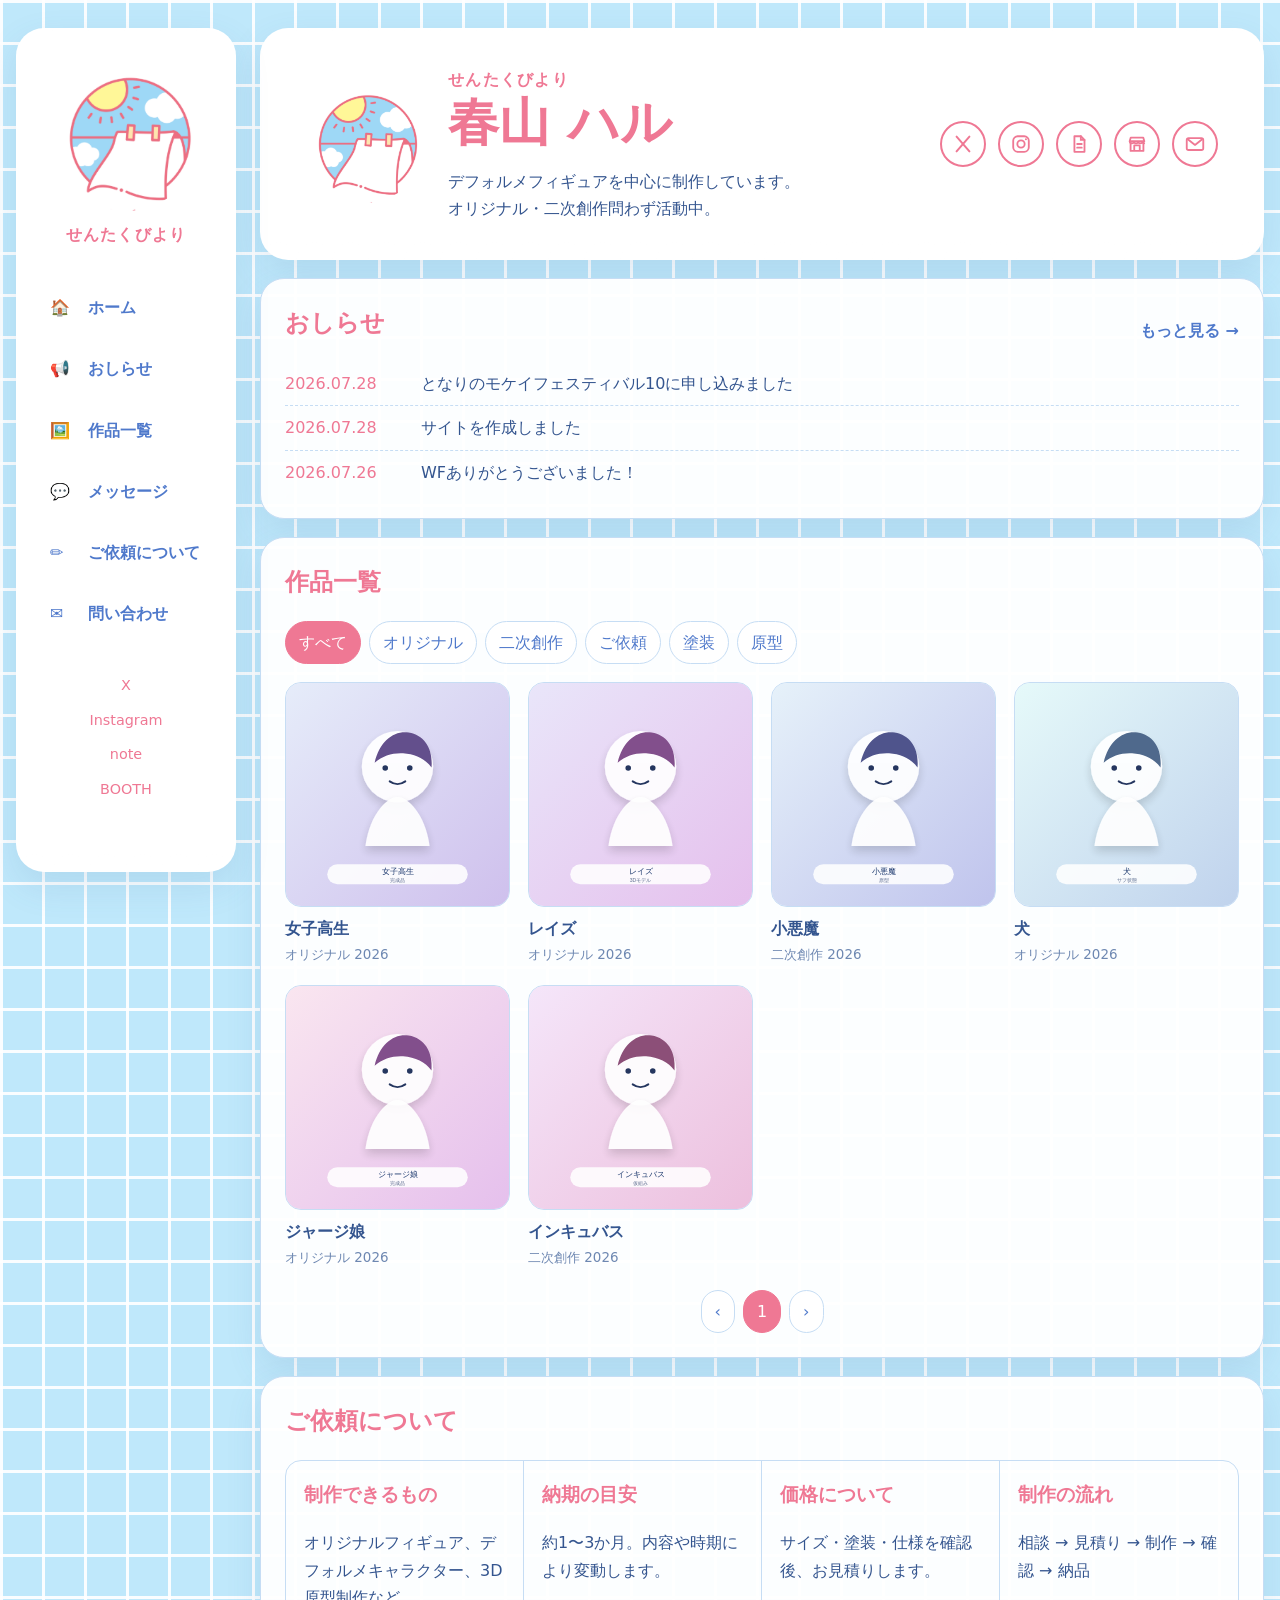
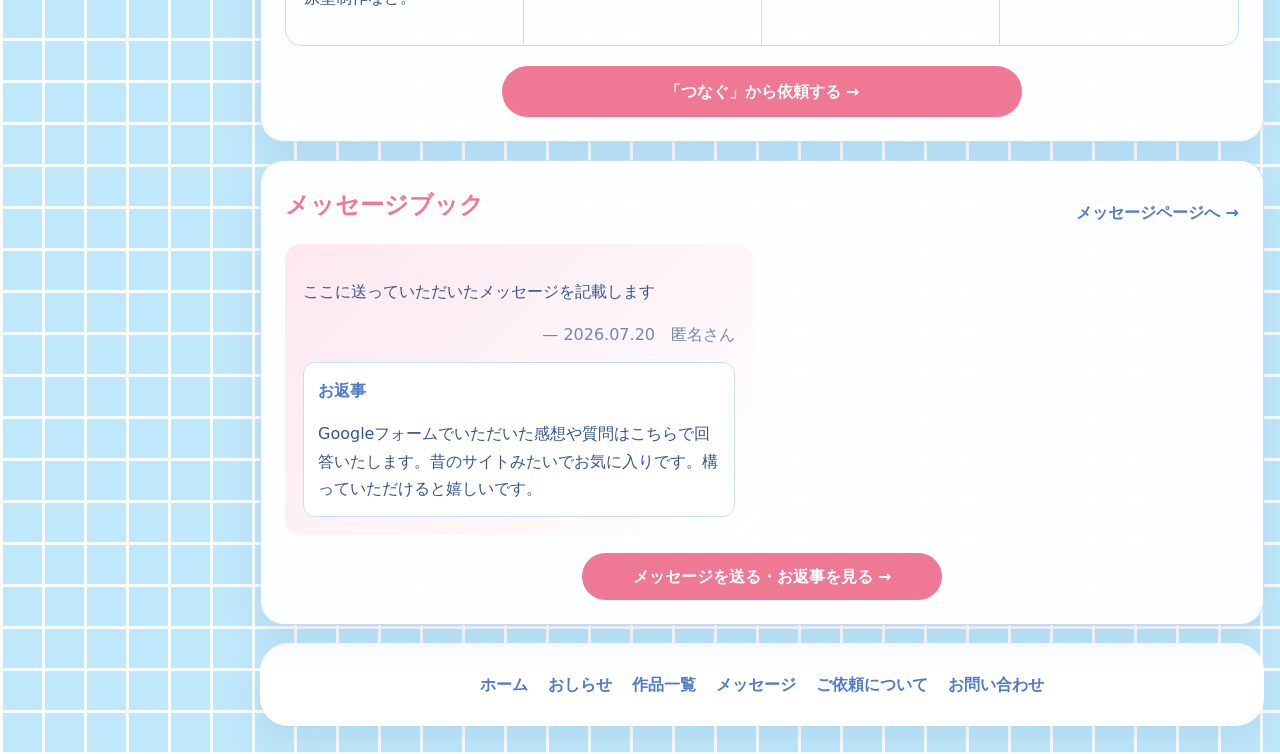
==== commit 8abdb5a1: "Update index.html" ====
--- a/index.html
+++ b/index.html
@@ -111,19 +111,6 @@
           </nav>
         </section>
 
-        <section class="panel guestbook-wide" aria-labelledby="guestbook-title">
-          <div class="section-heading">
-            <div>
-              <h2 id="guestbook-title">メッセージブック</h2>
-            </div>
-            <a class="text-link" href="guestbook.html">メッセージページへ →</a>
-          </div>
-
-          <div class="message-grid" id="homeGuestbookList"><p>読み込み中です…</p></div>
-
-          <a class="message-cta" href="guestbook.html">メッセージを送る・お返事を見る →</a>
-        </section>
-
         <section class="panel commission" id="commission" aria-labelledby="commission-title">
           <div class="section-heading">
             <div>
@@ -153,6 +140,19 @@
           <a class="commission-cta" href="https://tsunagu.cloud/" target="_blank" rel="noopener noreferrer">
             「つなぐ」から依頼する →
           </a>
+        </section>
+        
+        <section class="panel guestbook-wide" aria-labelledby="guestbook-title">
+          <div class="section-heading">
+            <div>
+              <h2 id="guestbook-title">メッセージブック</h2>
+            </div>
+            <a class="text-link" href="guestbook.html">メッセージページへ →</a>
+          </div>
+
+          <div class="message-grid" id="homeGuestbookList"><p>読み込み中です…</p></div>
+
+          <a class="message-cta" href="guestbook.html">メッセージを送る・お返事を見る →</a>
         </section>
       </main>
 
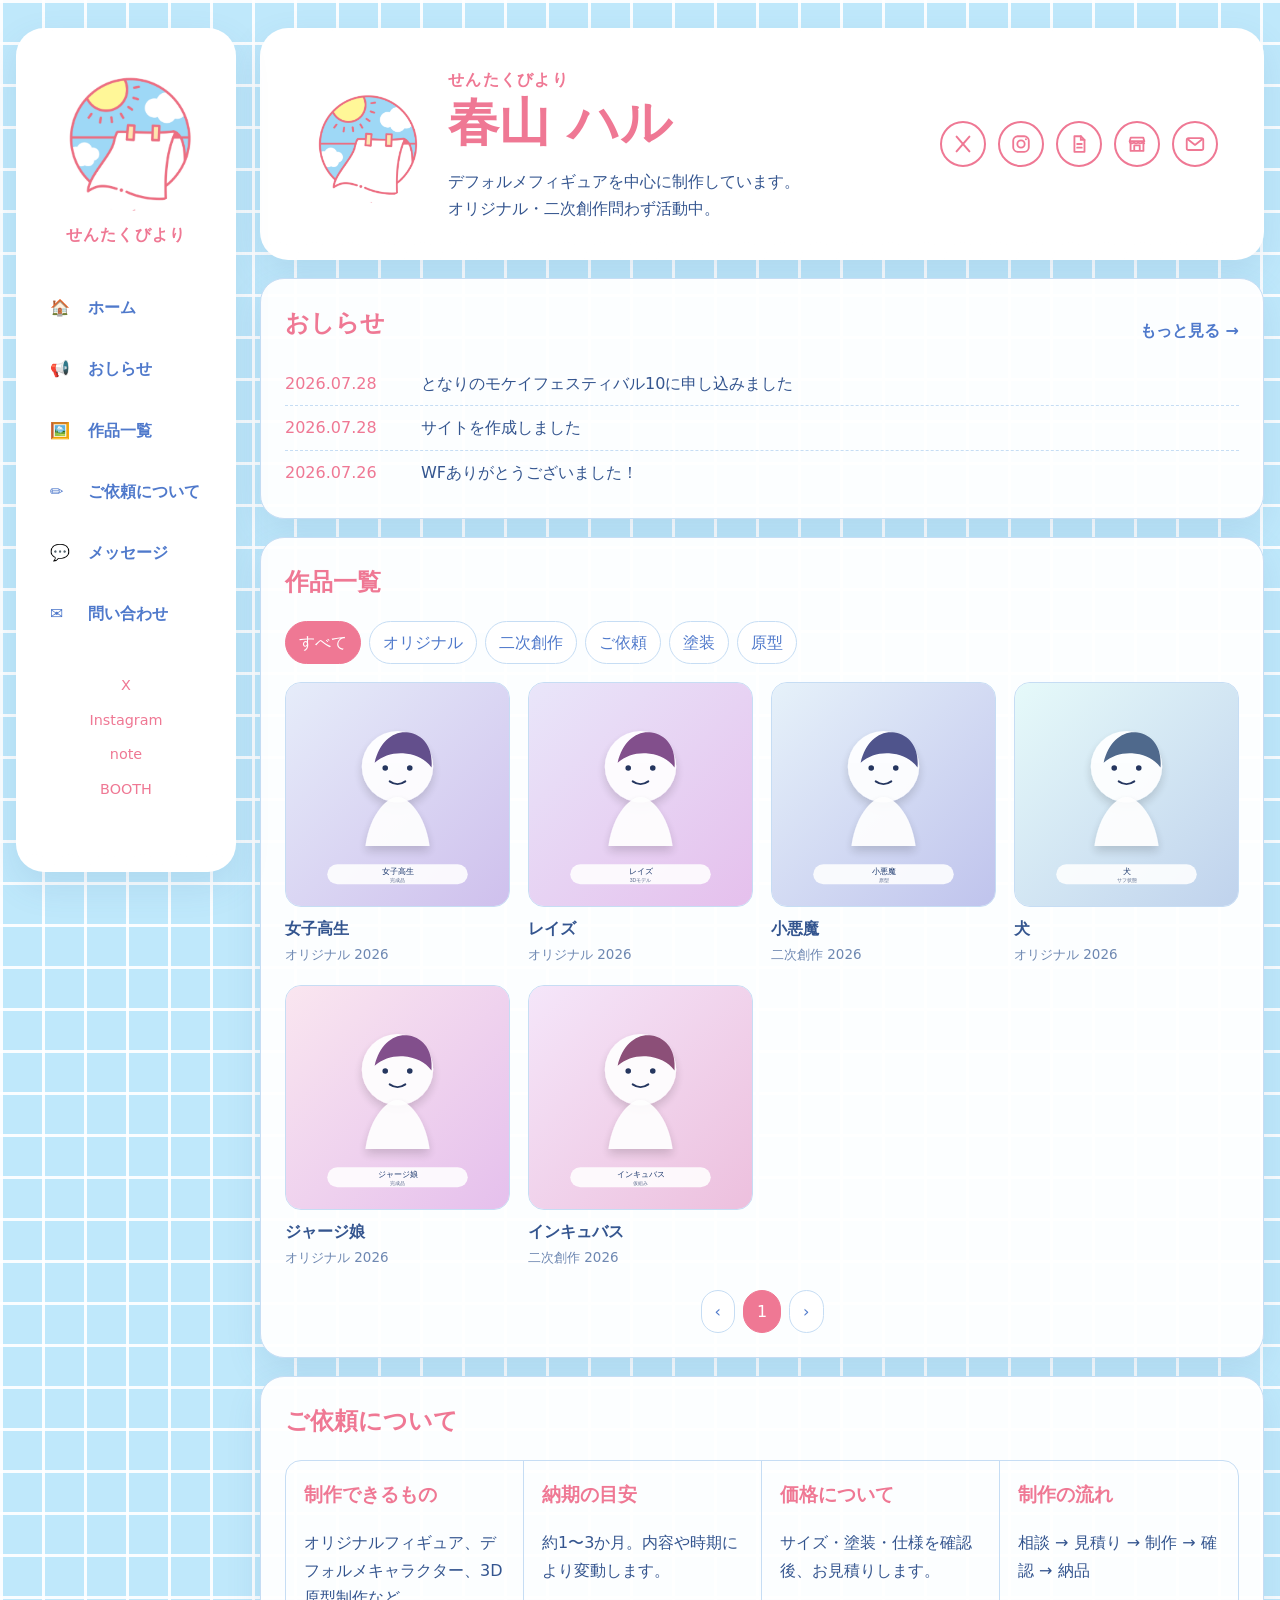
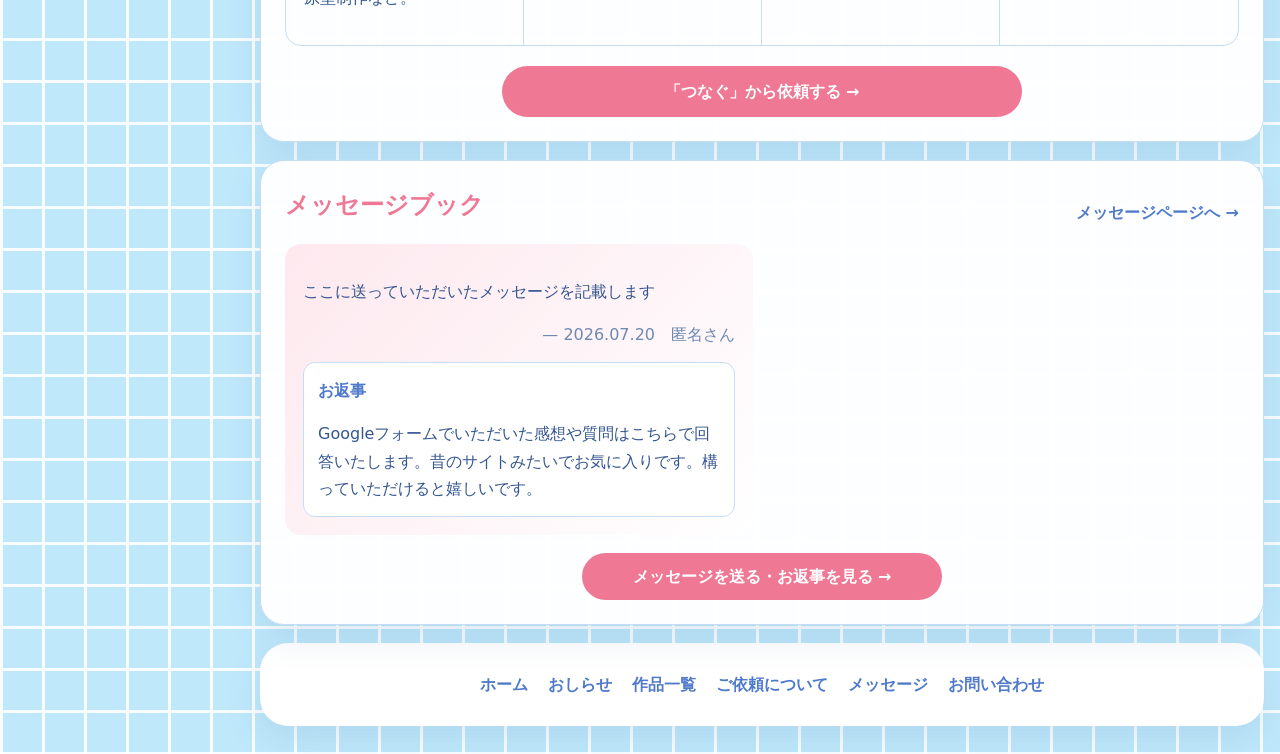
==== commit 1269a08e: "Update index.html" ====
--- a/index.html
+++ b/index.html
@@ -23,8 +23,8 @@
         <a class="nav-home" href="index.html">🏠 <span>ホーム</span></a>
         <a class="nav-news" href="index.html#news-title">📢 <span>おしらせ</span></a>
         <a class="nav-works" href="index.html#works-title">🖼️ <span>作品一覧</span></a>
+        <a class="nav-commission" href="index.html#commission">✏️ <span>ご依頼について</span></a>
         <a class="nav-guestbook" href="index.html#guestbook-title">💬 <span>メッセージ</span></a>
-        <a class="nav-commission" href="index.html#commission">✏️ <span>ご依頼について</span></a>
         <a class="nav-contact" href="mailto:sentakubiyori01@gmail.com">✉️ <span>問い合わせ</span></a>
 
       </nav>
@@ -161,8 +161,8 @@
           <a href="index.html">ホーム</a>
           <a href="news.html">おしらせ</a>
           <a href="#works-title">作品一覧</a>
+          <a href="#commission">ご依頼について</a>
           <a href="guestbook.html">メッセージ</a>
-          <a href="#commission">ご依頼について</a>
           <a href="mailto:sentakubiyori01@gmail.com">お問い合わせ</a>
         </nav>
       </footer>
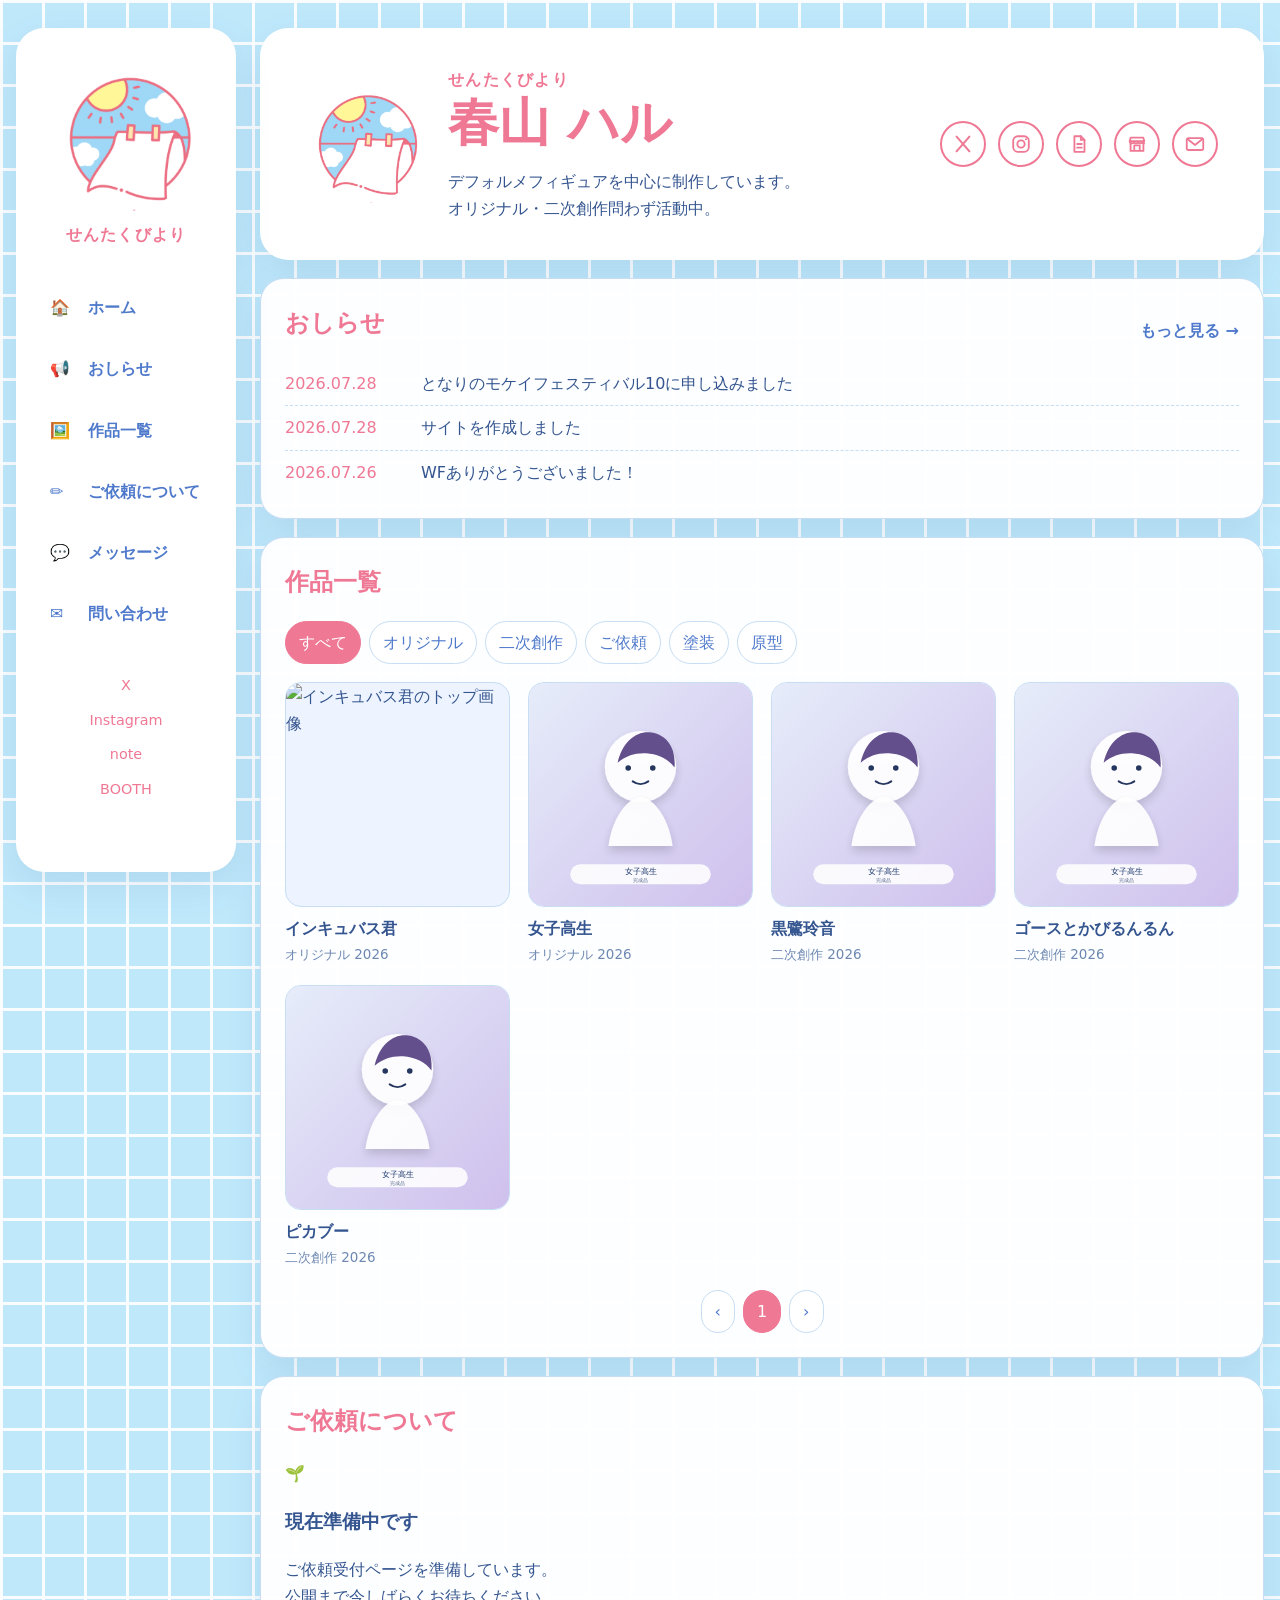
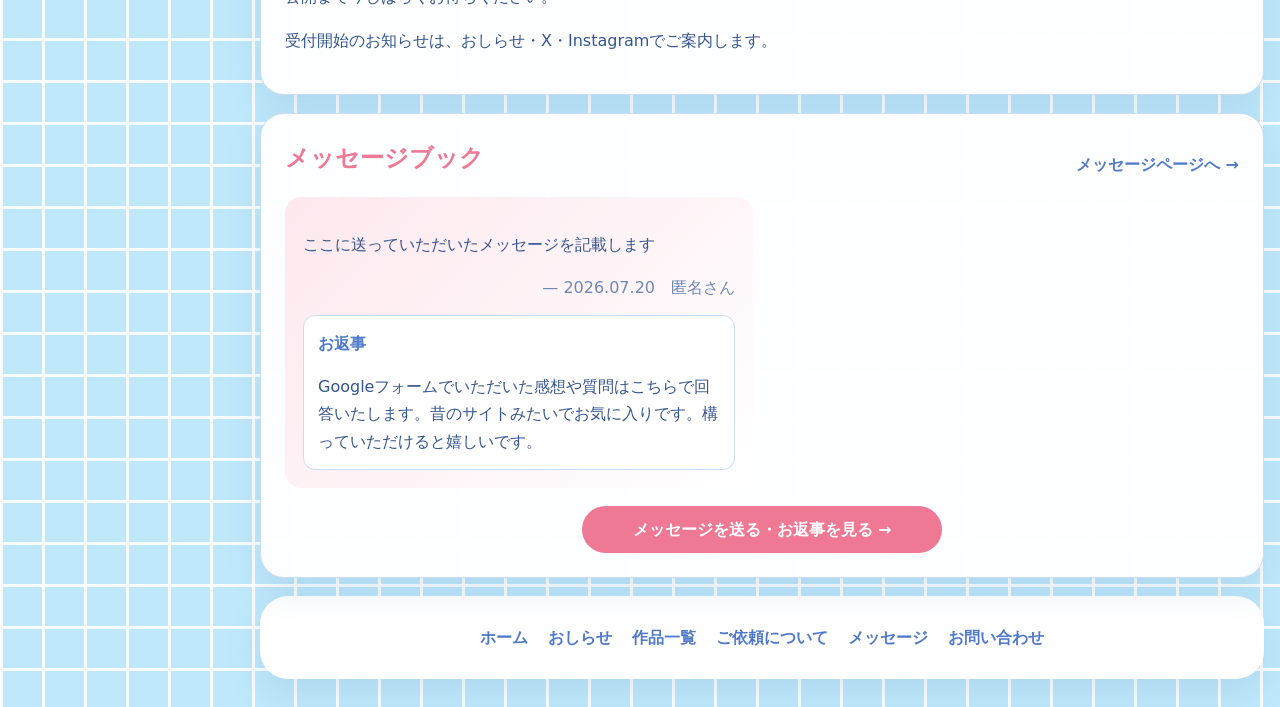
==== commit 6cd5c47b: "Update index.html" ====
--- a/index.html
+++ b/index.html
@@ -98,7 +98,7 @@
             <button class="filter-button is-active" type="button" data-filter="all">すべて</button>
             <button class="filter-button" type="button" data-filter="original">オリジナル</button>
             <button class="filter-button" type="button" data-filter="fanart">二次創作</button>
-            <button class="filter-button" type="button" data-filter="deformed">ご依頼</button>
+            <button class="filter-button" type="button" data-filter="works">ご依頼</button>
             <button class="filter-button" type="button" data-filter="painted">塗装</button>
             <button class="filter-button" type="button" data-filter="prototype">原型</button>
           </div>
@@ -118,29 +118,24 @@
             </div>
           </div>
 
-          <div class="commission-grid">
-            <article>
-              <h3>制作できるもの</h3>
-              <p>オリジナルフィギュア、デフォルメキャラクター、3D原型制作など。</p>
-            </article>
-            <article>
-              <h3>納期の目安</h3>
-              <p>約1〜3か月。内容や時期により変動します。</p>
-            </article>
-            <article>
-              <h3>価格について</h3>
-              <p>サイズ・塗装・仕様を確認後、お見積りします。</p>
-            </article>
-            <article>
-              <h3>制作の流れ</h3>
-              <p>相談 → 見積り → 制作 → 確認 → 納品</p>
-            </article>
-          </div>
-
-          <a class="commission-cta" href="https://tsunagu.cloud/" target="_blank" rel="noopener noreferrer">
-            「つなぐ」から依頼する →
-          </a>
-        </section>
+  <div class="commission-comingsoon">
+
+    <div class="comingsoon-icon">🌱</div>
+
+    <h3>現在準備中です</h3>
+
+    <p>
+      ご依頼受付ページを準備しています。<br>
+      公開まで今しばらくお待ちください。
+    </p>
+
+    <p class="comingsoon-note">
+      受付開始のお知らせは、おしらせ・X・Instagramでご案内します。
+    </p>
+
+  </div>
+
+</section>
         
         <section class="panel guestbook-wide" aria-labelledby="guestbook-title">
           <div class="section-heading">
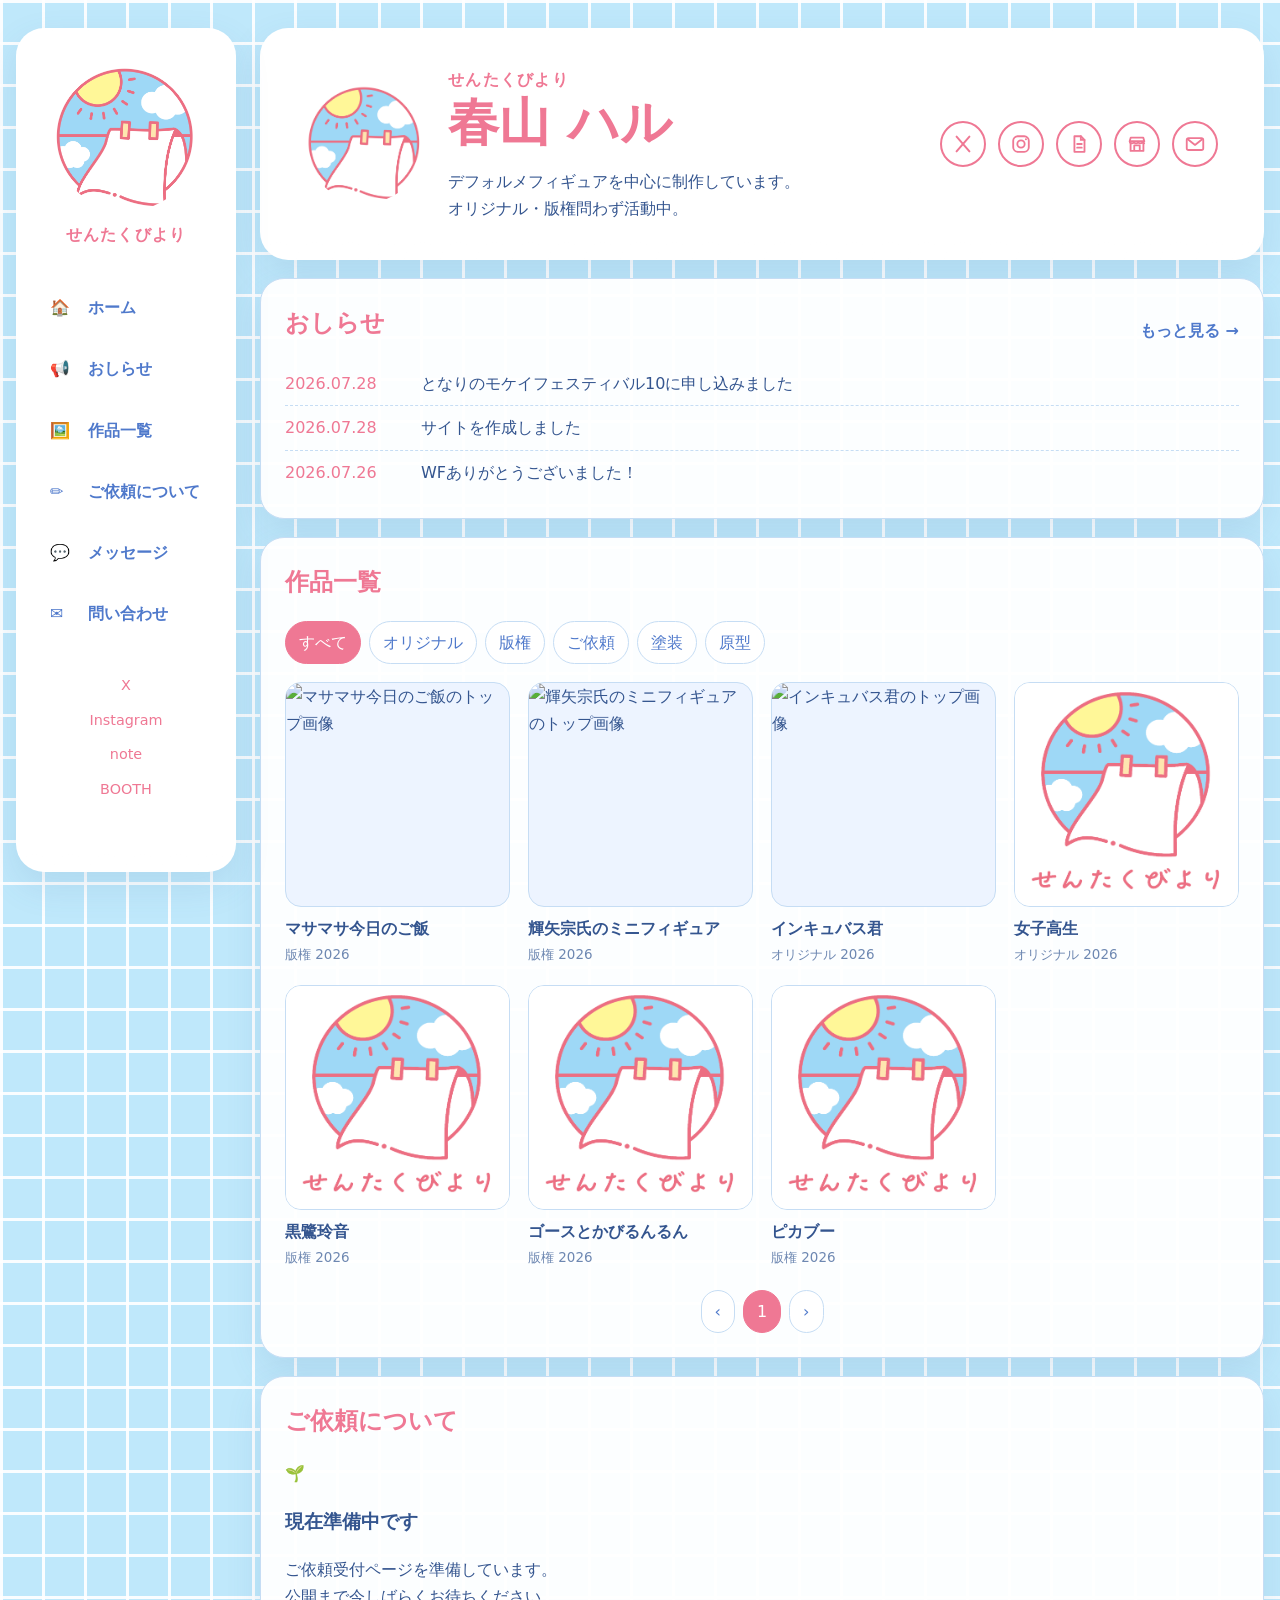
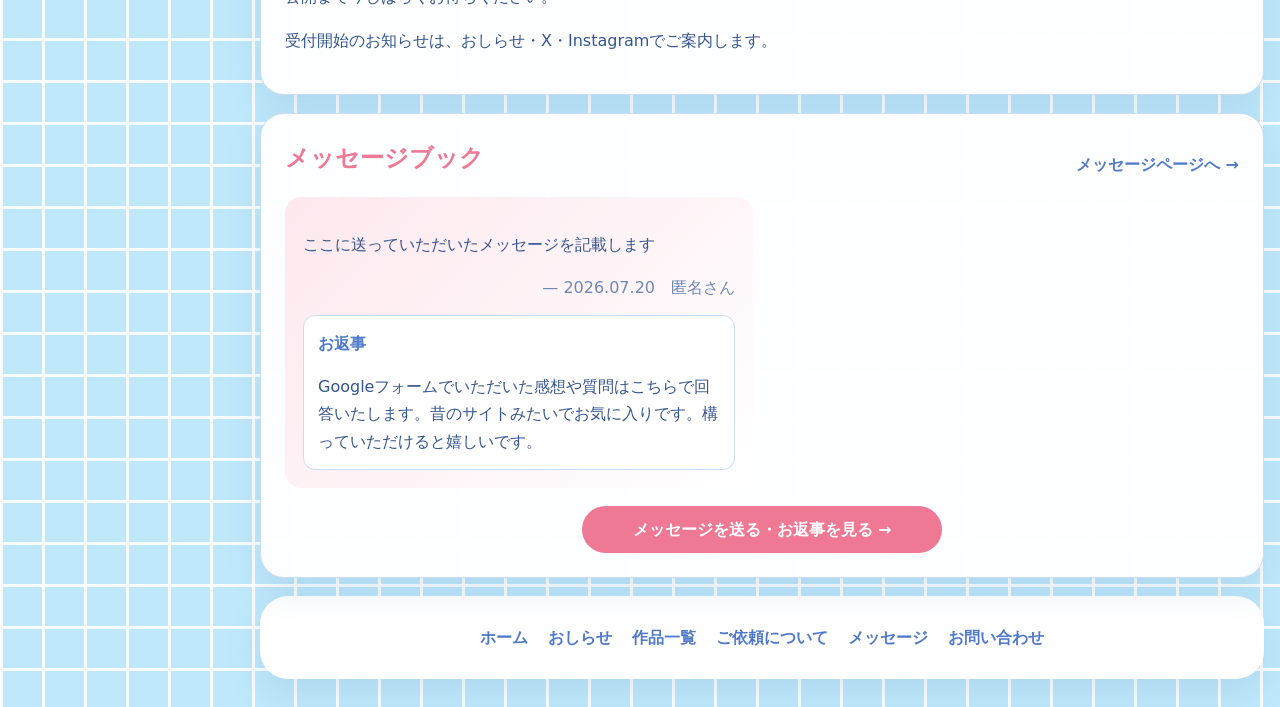
==== commit f13e6bfc: "Update index.html" ====
--- a/index.html
+++ b/index.html
@@ -45,7 +45,7 @@
           <div>
             <p class="eyebrow">せんたくびより</p>
             <h1>春山 ハル</h1>
-            <p>デフォルメフィギュアを中心に制作しています。<br>オリジナル・二次創作問わず活動中。</p>
+            <p>デフォルメフィギュアを中心に制作しています。<br>オリジナル・版権問わず活動中。</p>
           </div>
         </div>
 
@@ -97,7 +97,7 @@
           <div class="filter-row" role="group" aria-label="作品カテゴリ">
             <button class="filter-button is-active" type="button" data-filter="all">すべて</button>
             <button class="filter-button" type="button" data-filter="original">オリジナル</button>
-            <button class="filter-button" type="button" data-filter="fanart">二次創作</button>
+            <button class="filter-button" type="button" data-filter="fanart">版権</button>
             <button class="filter-button" type="button" data-filter="works">ご依頼</button>
             <button class="filter-button" type="button" data-filter="painted">塗装</button>
             <button class="filter-button" type="button" data-filter="prototype">原型</button>
